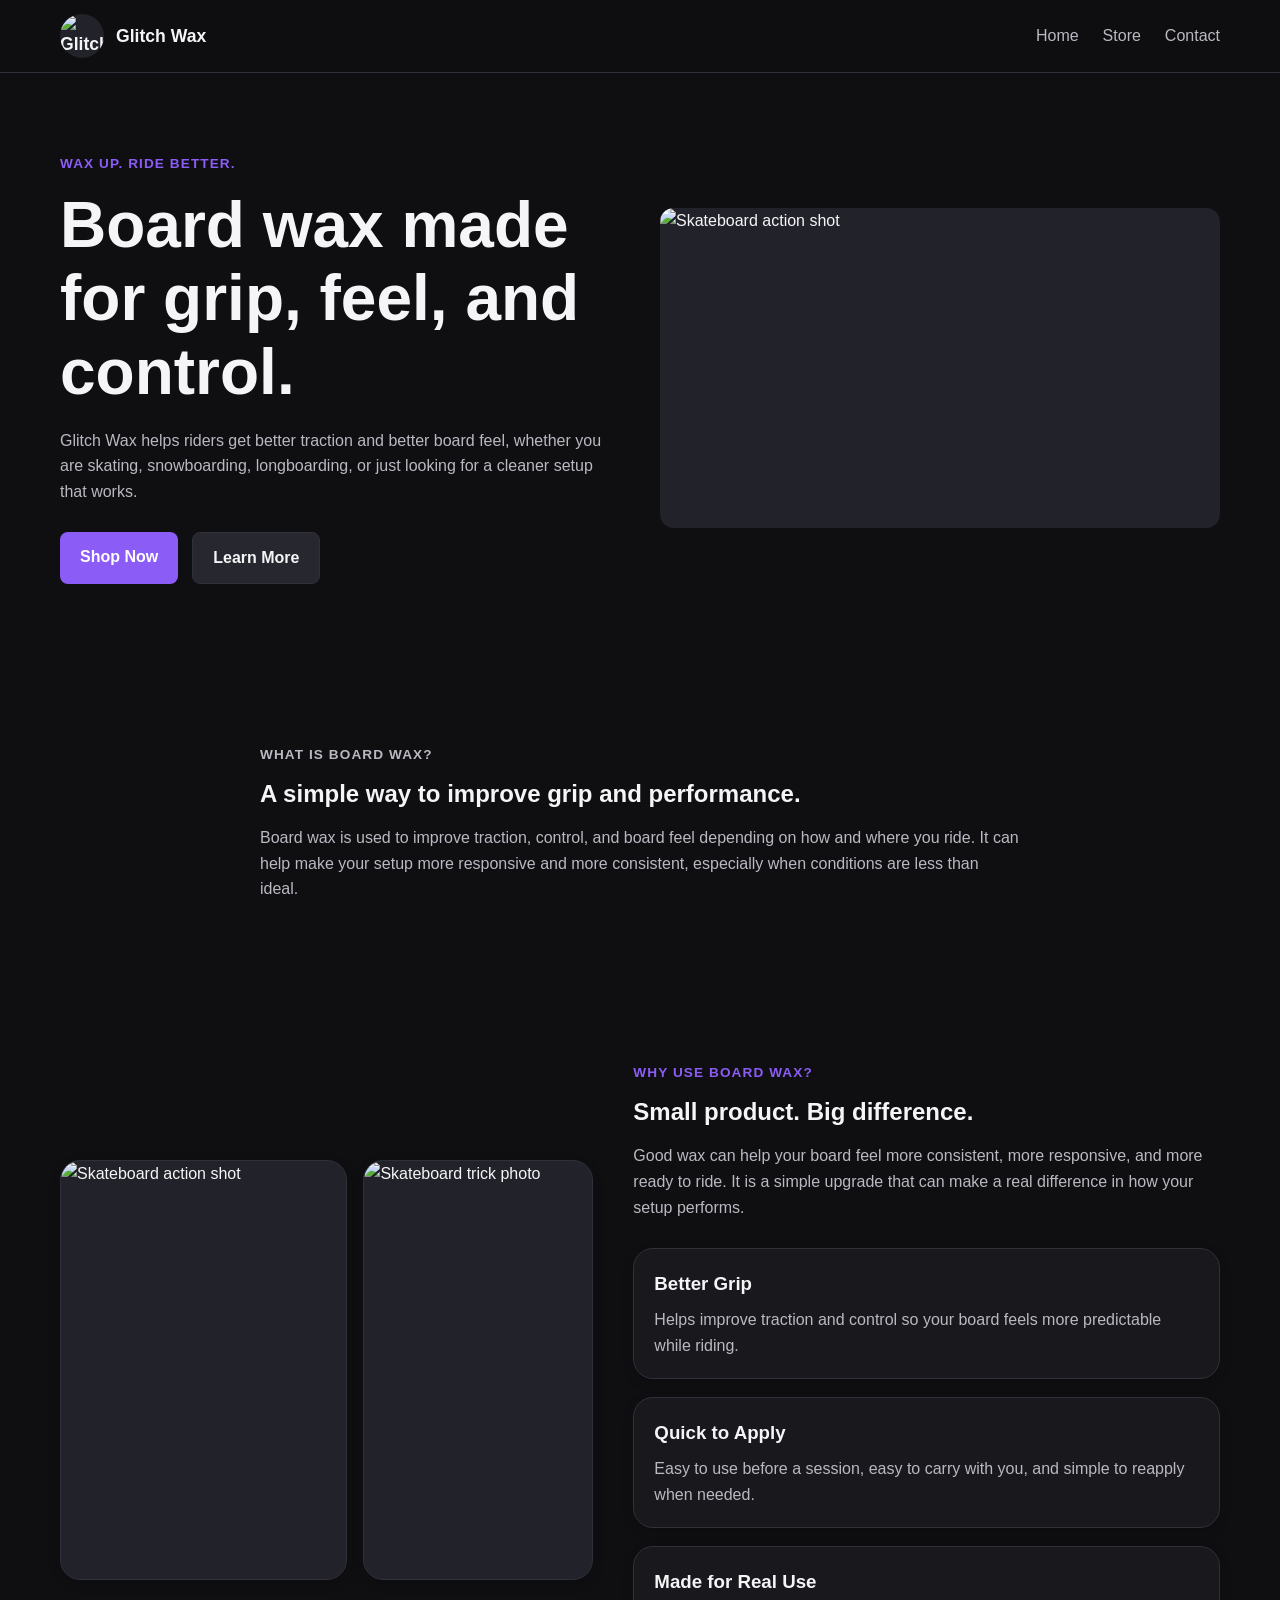
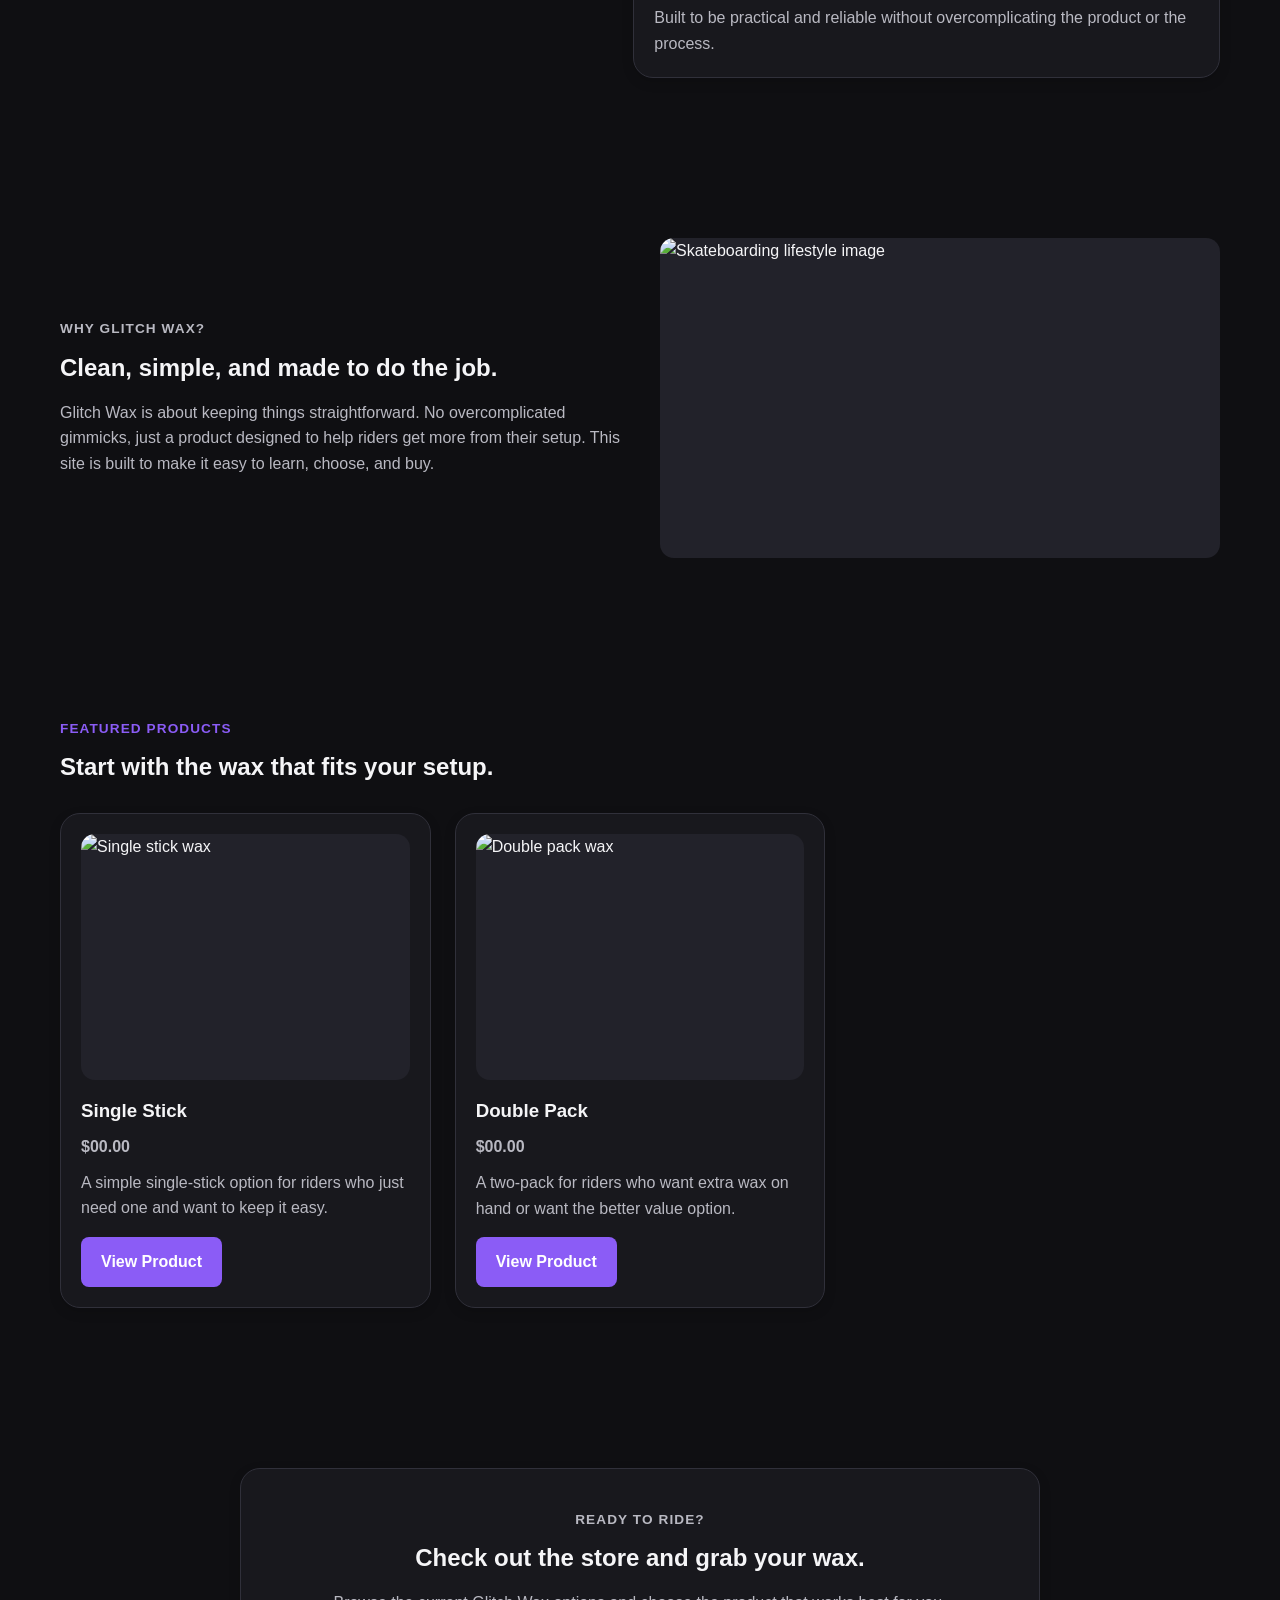
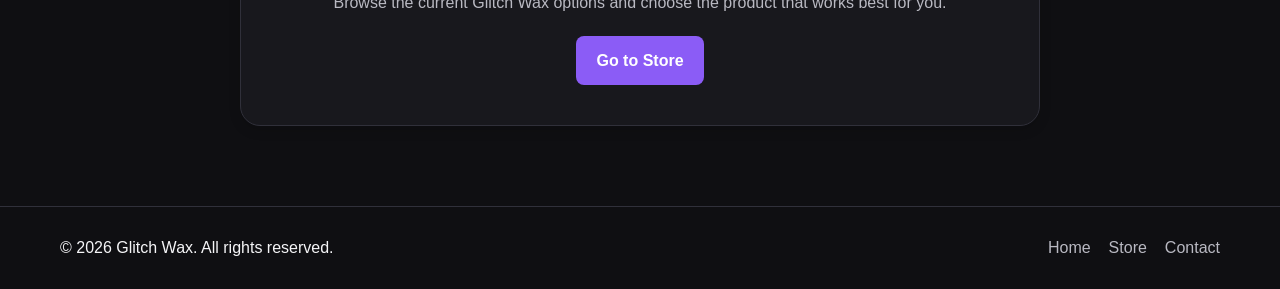
==== index.html @ de007527 "Add files via upload" ====
<!DOCTYPE html>
<html lang="en">
<head>
    <meta charset="UTF-8">
    <meta name="viewport" content="width=device-width, initial-scale=1.0">
    <title>Glitch Wax | Board Wax for Skate, Snow, and More</title>
    <meta name="description" content="Glitch Wax makes board wax for skateboarding, snowboarding, longboarding, and more. Shop online and learn what makes the difference.">
    <link rel="stylesheet" href="styles.css">
</head>
<body>
    <header class="site-header">
        <div class="container header-inner">
            <a href="index.html" class="logo">
                <img src="images/logo-placeholder.png" alt="Glitch Wax logo" class="logo-image">
                <span class="logo-text">Glitch Wax</span>
            </a>

            <nav class="site-nav">
                <a href="index.html">Home</a>
                <a href="store.html">Store</a>
                <a href="contact.html">Contact</a>
            </nav>
        </div>
    </header>

    <main>
        <section class="hero">
            <div class="container hero-grid">
                <div class="hero-text">
                    <p class="eyebrow">Wax Up. Ride Better.</p>
                    <h1>Board wax made for grip, feel, and control.</h1>
                    <p class="hero-description">
                        Glitch Wax helps riders get better traction and better board feel,
                        whether you are skating, snowboarding, longboarding, or just looking
                        for a cleaner setup that works.
                    </p>

                    <div class="hero-buttons">
                        <a href="store.html" class="button button-primary">Shop Now</a>
                        <a href="#about-wax" class="button button-secondary">Learn More</a>
                    </div>
                </div>

                <div class="hero-media">
                    <img src="images/hero.jpg" alt="Skateboard action shot">
                </div>
            </div>
        </section>

        <section class="info-section" id="about-wax">
            <div class="container narrow">
                <p class="section-label">What is board wax?</p>
                <h2>A simple way to improve grip and performance.</h2>
                <p>
                    Board wax is used to improve traction, control, and board feel depending
                    on how and where you ride. It can help make your setup more responsive
                    and more consistent, especially when conditions are less than ideal.
                </p>
            </div>
        </section>

        <section class="feature-section">
            <div class="container feature-layout">
                <div class="feature-visuals">
                    <img src="images/skate-1.jpg" alt="Skateboard action shot" class="feature-image feature-image-large">
                    <img src="images/skate-2.jpg" alt="Skateboard trick photo" class="feature-image feature-image-small">
                </div>

                <div class="feature-content">
                    <p class="section-label">Why use board wax?</p>
                    <h2>Small product. Big difference.</h2>
                    <p class="feature-intro">
                        Good wax can help your board feel more consistent, more responsive, and more ready to ride.
                        It is a simple upgrade that can make a real difference in how your setup performs.
                    </p>

                    <div class="feature-points">
                        <div class="feature-point">
                            <h3>Better Grip</h3>
                            <p>Helps improve traction and control so your board feels more predictable while riding.</p>
                        </div>

                        <div class="feature-point">
                            <h3>Quick to Apply</h3>
                            <p>Easy to use before a session, easy to carry with you, and simple to reapply when needed.</p>
                        </div>

                        <div class="feature-point">
                            <h3>Made for Real Use</h3>
                            <p>Built to be practical and reliable without overcomplicating the product or the process.</p>
                        </div>
                    </div>
                </div>
            </div>
        </section>

        <section class="brand-section">
            <div class="container brand-grid">
                <div>
                    <p class="section-label">Why Glitch Wax?</p>
                    <h2>Clean, simple, and made to do the job.</h2>
                    <p>
                        Glitch Wax is about keeping things straightforward. No overcomplicated
                        gimmicks, just a product designed to help riders get more from their setup.
                        This site is built to make it easy to learn, choose, and buy.
                    </p>
                </div>

                <div class="brand-image">
                    <img src="images/brand.jpg" alt="Skateboarding lifestyle image">
                </div>
            </div>
        </section>

        <section class="products-preview">
            <div class="container">
                <div class="section-heading">
                    <p class="section-label">Featured Products</p>
                    <h2>Start with the wax that fits your setup.</h2>
                </div>

                <div class="product-grid">
                    <article class="product-card">
                        <img src="images/product-single.jpg" alt="Single stick wax">
                        <h3>Single Stick</h3>
                        <p class="price">$00.00</p>
                        <p>
                            A simple single-stick option for riders who just need one and want to keep it easy.
                        </p>
                        <a href="product-single.html" class="button button-primary">View Product</a>
                    </article>

                    <article class="product-card">
                        <img src="images/product-double.jpg" alt="Double pack wax">
                        <h3>Double Pack</h3>
                        <p class="price">$00.00</p>
                        <p>
                            A two-pack for riders who want extra wax on hand or want the better value option.
                        </p>
                        <a href="product-double.html" class="button button-primary">View Product</a>
                    </article>
                </div>
            </div>
        </section>

        <section class="cta-section">
            <div class="container narrow cta-box">
                <p class="section-label">Ready to Ride?</p>
                <h2>Check out the store and grab your wax.</h2>
                <p>
                    Browse the current Glitch Wax options and choose the product that works best for you.
                </p>
                <a href="store.html" class="button button-primary">Go to Store</a>
            </div>
        </section>
    </main>

    <footer class="site-footer">
        <div class="container footer-inner">
            <p>&copy; 2026 Glitch Wax. All rights reserved.</p>
            <div class="footer-links">
                <a href="index.html">Home</a>
                <a href="store.html">Store</a>
                <a href="contact.html">Contact</a>
            </div>
        </div>
    </footer>

    <script src="script.js"></script>
</body>
</html>
---- styles.css ----
:root {
    --color-background: #0f0f12;
    --color-surface: #18181d;
    --color-surface-alt: #22222a;
    --color-text: #f5f5f7;
    --color-text-muted: #b9b9c2;
    --color-primary: #8b5cf6;
    --color-primary-hover: #7c3aed;
    --color-secondary: #27272f;
    --color-border: #30303a;
    --color-white: #ffffff;

    --font-family-base: Arial, Helvetica, sans-serif;

    --max-width: 1200px;
    --radius-sm: 8px;
    --radius-md: 14px;
    --radius-lg: 20px;

    --shadow-sm: 0 4px 12px rgba(0, 0, 0, 0.15);
    --shadow-md: 0 10px 30px rgba(0, 0, 0, 0.25);

    --section-padding: 80px;
    --container-padding: 20px;
    --transition-speed: 0.2s;
}

* {
    box-sizing: border-box;
    margin: 0;
    padding: 0;
}

html {
    scroll-behavior: smooth;
}

body {
    font-family: var(--font-family-base);
    background-color: var(--color-background);
    color: var(--color-text);
    line-height: 1.6;
}

img {
    display: block;
    max-width: 100%;
    border-radius: var(--radius-md);
}

a {
    color: inherit;
    text-decoration: none;
}

.container {
    width: min(100%, var(--max-width));
    margin: 0 auto;
    padding-left: var(--container-padding);
    padding-right: var(--container-padding);
}

.narrow {
    max-width: 800px;
    margin: 0 auto;
}

.site-header {
    border-bottom: 1px solid var(--color-border);
    background-color: rgba(15, 15, 18, 0.95);
    position: sticky;
    top: 0;
    z-index: 1000;
}

.header-inner {
    min-height: 72px;
    display: flex;
    align-items: center;
    justify-content: space-between;
    gap: 20px;
}

.logo {
    display: flex;
    align-items: center;
    gap: 12px;
    font-weight: bold;
    font-size: 1.1rem;
}

.logo-image {
    width: 44px;
    height: 44px;
    object-fit: cover;
    border-radius: 50%;
    background-color: var(--color-surface-alt);
}

.site-nav {
    display: flex;
    gap: 24px;
}

.site-nav a {
    color: var(--color-text-muted);
    transition: color var(--transition-speed) ease;
}

.site-nav a:hover {
    color: var(--color-text);
}

.hero,
.info-section,
.feature-section,
.brand-section,
.products-preview,
.cta-section {
    padding: var(--section-padding) 0;
}

.hero-grid,
.brand-grid {
    display: grid;
    grid-template-columns: 1fr 1fr;
    gap: 40px;
    align-items: center;
}

.hero-text h1,
.info-section h2,
.brand-section h2,
.section-heading h2,
.cta-box h2,
.feature-content h2 {
    line-height: 1.15;
    margin-bottom: 18px;
}

.hero-text h1 {
    font-size: clamp(2.2rem, 5vw, 4rem);
}

.hero-description,
.info-section p,
.brand-section p,
.product-card p,
.cta-box p,
.feature-intro,
.feature-point p {
    color: var(--color-text-muted);
}

.eyebrow,
.section-label {
    color: var(--color-primary);
    font-weight: bold;
    text-transform: uppercase;
    letter-spacing: 0.08em;
    font-size: 0.85rem;
    margin-bottom: 14px;
}

.hero-buttons {
    margin-top: 28px;
    display: flex;
    flex-wrap: wrap;
    gap: 14px;
}

.button {
    display: inline-block;
    padding: 12px 20px;
    border-radius: var(--radius-sm);
    font-weight: bold;
    transition: background-color var(--transition-speed) ease,
                transform var(--transition-speed) ease,
                color var(--transition-speed) ease;
}

.button:hover {
    transform: translateY(-2px);
}

.button-primary {
    background-color: var(--color-primary);
    color: var(--color-white);
}

.button-primary:hover {
    background-color: var(--color-primary-hover);
}

.button-secondary {
    background-color: var(--color-secondary);
    color: var(--color-text);
    border: 1px solid var(--color-border);
}

.button-secondary:hover {
    background-color: var(--color-surface-alt);
}

.hero-media img,
.brand-image img {
    min-height: 320px;
    object-fit: cover;
    background-color: var(--color-surface-alt);
}

.feature-layout {
    display: grid;
    grid-template-columns: 1fr 1.1fr;
    gap: 40px;
    align-items: center;
}

.feature-visuals {
    display: grid;
    grid-template-columns: 1fr 0.8fr;
    gap: 16px;
    align-items: stretch;
}

.feature-image {
    width: 100%;
    height: 100%;
    object-fit: cover;
    background-color: var(--color-surface-alt);
    border-radius: var(--radius-lg);
    box-shadow: var(--shadow-sm);
    border: 1px solid var(--color-border);
}

.feature-image-large {
    min-height: 420px;
}

.feature-image-small {
    min-height: 420px;
}

.feature-intro {
    margin-bottom: 28px;
}

.feature-points {
    display: grid;
    gap: 18px;
}

.feature-point,
.product-card,
.cta-box {
    background-color: var(--color-surface);
    border: 1px solid var(--color-border);
    border-radius: var(--radius-lg);
    box-shadow: var(--shadow-sm);
}

.feature-point {
    padding: 20px;
}

.feature-point h3 {
    margin-bottom: 8px;
}

.section-heading {
    margin-bottom: 32px;
}

.product-grid {
    display: grid;
    grid-template-columns: repeat(3, 1fr);
    gap: 24px;
}

.product-card {
    padding: 20px;
}

.product-card img {
    width: 100%;
    aspect-ratio: 4 / 3;
    object-fit: cover;
    margin-bottom: 16px;
    background-color: var(--color-surface-alt);
}

.product-card h3 {
    margin-bottom: 8px;
}

.price {
    color: var(--color-primary);
    font-weight: bold;
    margin-bottom: 10px;
}

.product-card .button {
    margin-top: 16px;
}

.cta-box {
    text-align: center;
    padding: 40px 24px;
}

.cta-box .button {
    margin-top: 20px;
}

.site-footer {
    border-top: 1px solid var(--color-border);
    padding: 28px 0;
}

.footer-inner {
    display: flex;
    justify-content: space-between;
    align-items: center;
    gap: 20px;
    flex-wrap: wrap;
}

.footer-links {
    display: flex;
    gap: 18px;
}

.footer-links a {
    color: var(--color-text-muted);
}

.footer-links a:hover {
    color: var(--color-text);
}

@media (max-width: 900px) {
    .hero-grid,
    .brand-grid,
    .feature-layout,
    .product-grid {
        grid-template-columns: 1fr;
    }

    .feature-visuals {
        grid-template-columns: 1fr 1fr;
    }

    .header-inner {
        flex-direction: column;
        justify-content: center;
        padding: 14px 0;
    }

    .site-nav {
        flex-wrap: wrap;
        justify-content: center;
    }

    .hero-media {
        order: -1;
    }
}

@media (max-width: 600px) {
    :root {
        --section-padding: 60px;
    }

    .hero-text h1 {
        font-size: 2.2rem;
    }

    .hero-buttons {
        flex-direction: column;
        align-items: stretch;
    }

    .button {
        text-align: center;
    }

    .feature-visuals {
        grid-template-columns: 1fr;
    }

    .feature-image-large,
    .feature-image-small {
        min-height: 260px;
    }
}
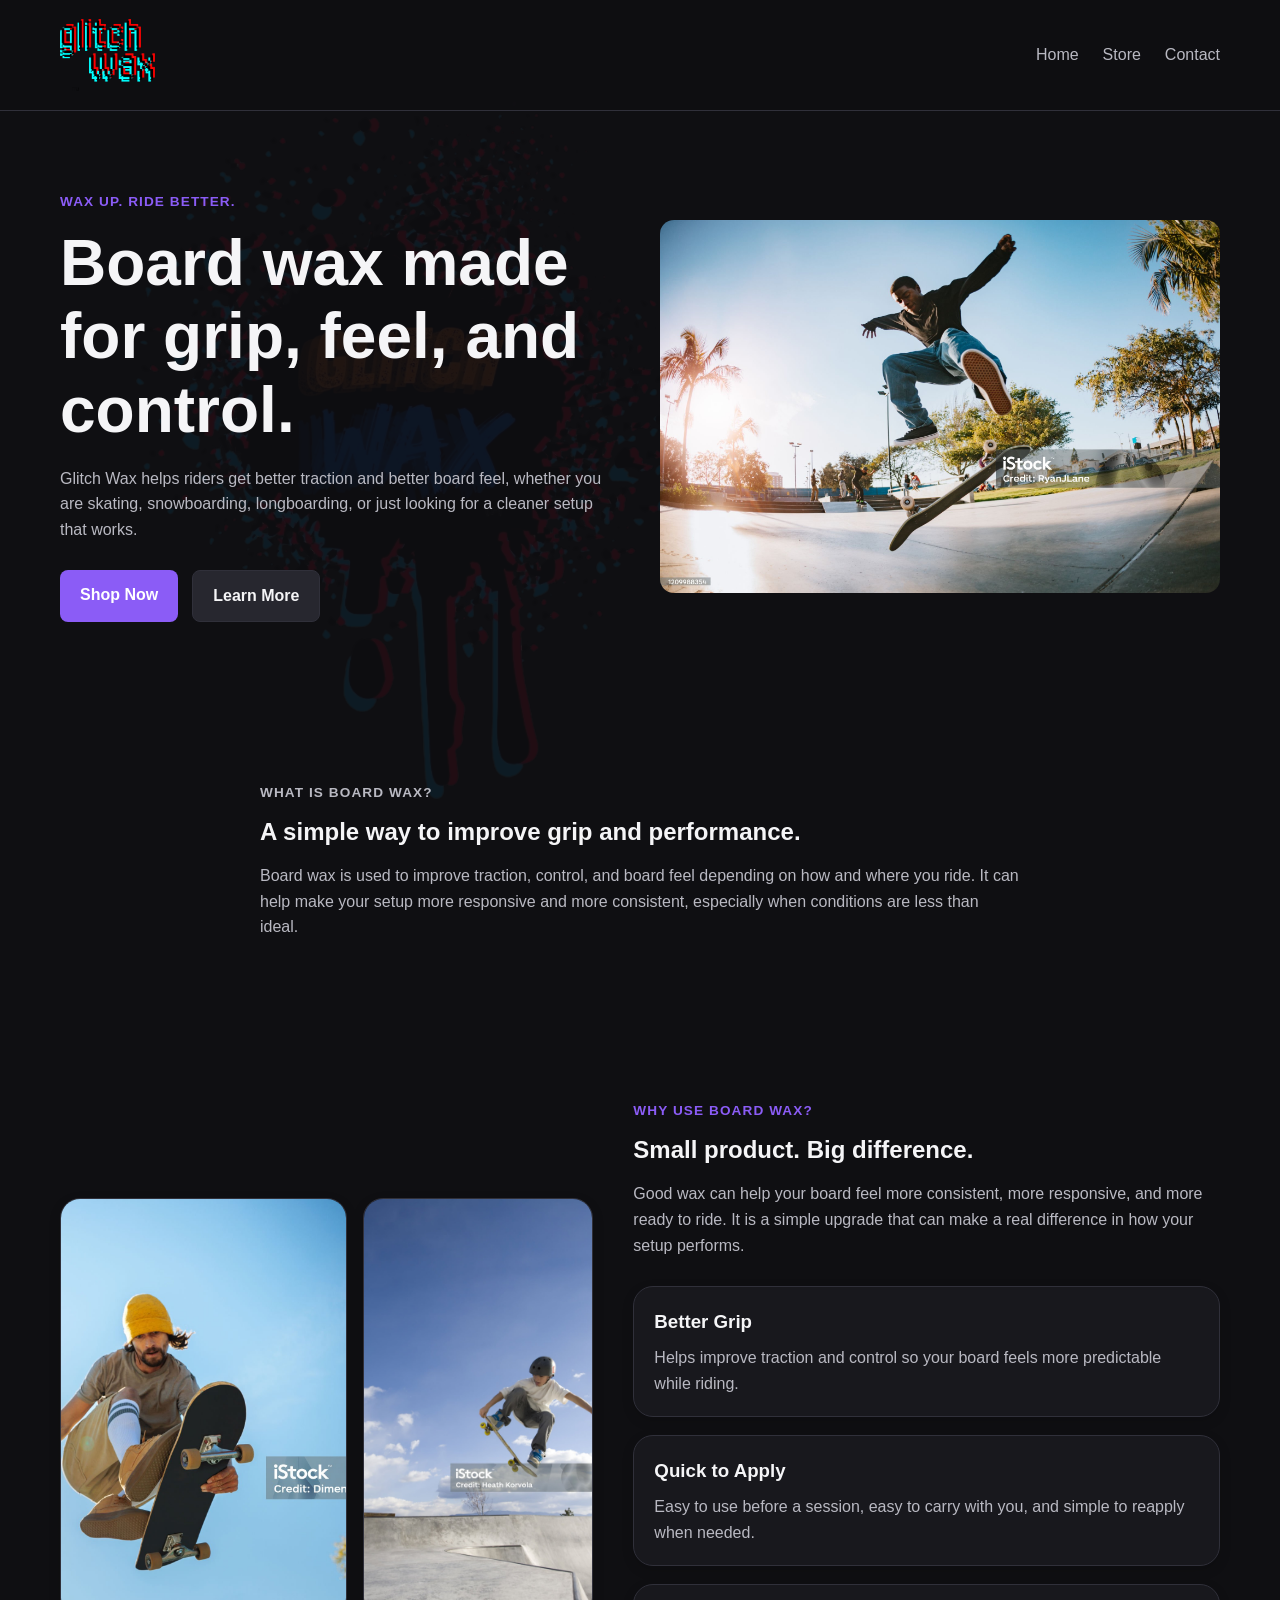
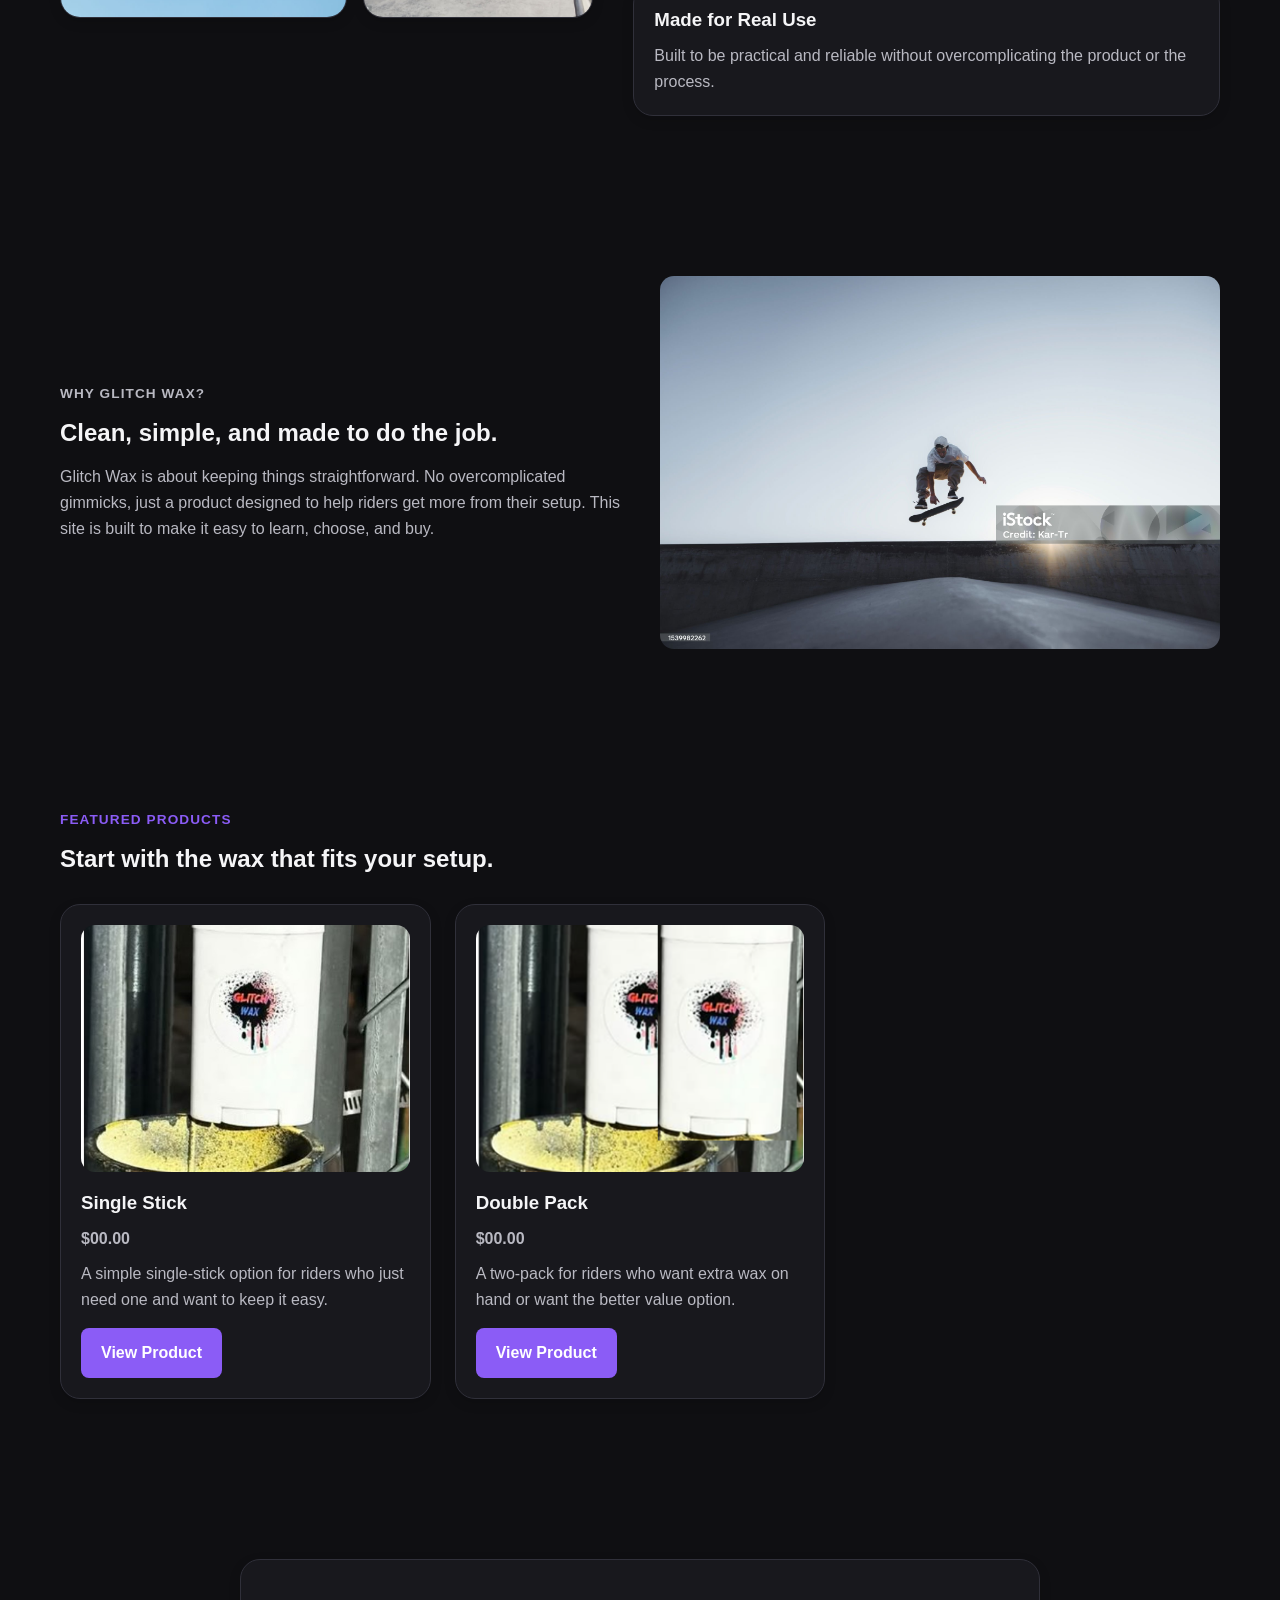
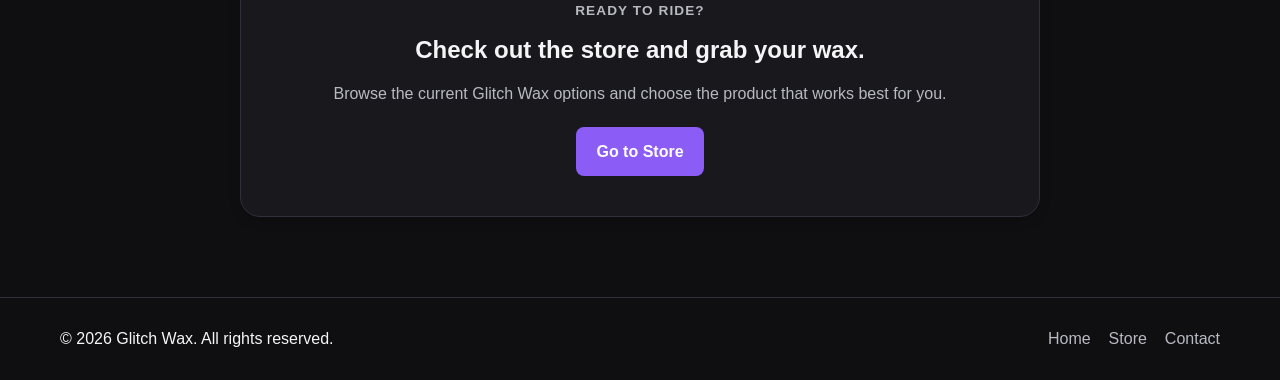
==== commit 21c88be2: "Add files via upload" ====
--- a/index.html
+++ b/index.html
@@ -8,27 +8,27 @@
     <link rel="stylesheet" href="styles.css">
 </head>
 <body>
+    <div class="background-logo"></div>
     <header class="site-header">
-        <div class="container header-inner">
-            <a href="index.html" class="logo">
-                <img src="images/logo-placeholder.png" alt="Glitch Wax logo" class="logo-image">
-                <span class="logo-text">Glitch Wax</span>
-            </a>
+    <div class="container header-inner">
+        <a href="index.html" class="logo">
+            <img src="images/logo.png" alt="Glitch Wax logo" class="logo-image">
+        </a>
 
-            <nav class="site-nav">
-                <a href="index.html">Home</a>
-                <a href="store.html">Store</a>
-                <a href="contact.html">Contact</a>
-            </nav>
-        </div>
-    </header>
+        <nav class="site-nav">
+            <a href="index.html">Home</a>
+            <a href="store.html">Store</a>
+            <a href="contact.html">Contact</a>
+        </nav>
+    </div>
+</header>
 
     <main>
         <section class="hero">
             <div class="container hero-grid">
-                <div class="hero-text">
-                    <p class="eyebrow">Wax Up. Ride Better.</p>
-                    <h1>Board wax made for grip, feel, and control.</h1>
+               <div class="hero-text">
+    <p class="eyebrow">Wax Up. Ride Better.</p>
+    <h1>Board wax made for grip, feel, and control.</h1>
                     <p class="hero-description">
                         Glitch Wax helps riders get better traction and better board feel,
                         whether you are skating, snowboarding, longboarding, or just looking
--- a/styles.css
+++ b/styles.css
@@ -65,6 +65,30 @@
     margin: 0 auto;
 }
 
+.background-logo {
+    position: fixed;
+    top: 50%;
+    left: 35%;
+    transform: translate(-50%, -50%);
+
+    width: 700px;
+    height: 700px;
+
+    background-image: url("images/logo_hero.png");
+    background-repeat: no-repeat;
+    background-size: contain;
+    background-position: center;
+
+    opacity: 0.08;
+    pointer-events: none;
+    z-index: 0;
+}
+
+body > *:not(.background-logo) {
+    position: relative;
+    z-index: 1;
+}
+
 .site-header {
     border-bottom: 1px solid var(--color-border);
     background-color: rgba(15, 15, 18, 0.95);
@@ -74,7 +98,7 @@
 }
 
 .header-inner {
-    min-height: 72px;
+    min-height: 110px;
     display: flex;
     align-items: center;
     justify-content: space-between;
@@ -84,17 +108,13 @@
 .logo {
     display: flex;
     align-items: center;
-    gap: 12px;
-    font-weight: bold;
-    font-size: 1.1rem;
+    padding: 8px 0;
 }
 
 .logo-image {
-    width: 44px;
-    height: 44px;
-    object-fit: cover;
-    border-radius: 50%;
-    background-color: var(--color-surface-alt);
+    height: 72px;
+    width: auto;
+    object-fit: contain;
 }
 
 .site-nav {
@@ -338,11 +358,135 @@
     color: var(--color-text);
 }
 
+/* =========================
+   ORDER PAGE STYLES
+========================= */
+
+.order-hero {
+    text-align: center;
+    padding: 60px 0 30px;
+}
+
+.order-products-grid {
+    display: grid;
+    grid-template-columns: 1fr 1fr;
+    gap: 40px;
+    margin-top: 40px;
+}
+
+.order-card {
+    background-color: var(--color-surface);
+    border: 1px solid var(--color-border);
+    border-radius: var(--radius-lg);
+    padding: 24px;
+    text-align: center;
+    box-shadow: var(--shadow-sm);
+
+    display: flex;
+    flex-direction: column;
+    height: 100%;
+}
+
+.order-card h2 {
+    margin-bottom: 16px;
+}
+
+.order-card-image img {
+    width: 100%;
+    max-height: 300px;
+    object-fit: cover;
+    margin-bottom: 16px;
+}
+
+.order-card-description {
+    margin-bottom: 16px;
+    flex-grow: 1;
+}
+
+.order-card-description p {
+    color: var(--color-text-muted);
+    margin-bottom: 6px;
+}
+
+.order-card-price {
+    color: var(--color-primary);
+    font-weight: bold;
+    margin-top: 8px;
+}
+
+.order-card-select {
+    margin-top: 16px;
+}
+
+.quantity-select {
+    width: 100%;
+    padding: 10px;
+    border-radius: var(--radius-sm);
+    border: 1px solid var(--color-border);
+    background-color: var(--color-surface-alt);
+    color: var(--color-text);
+}
+
+.order-summary {
+    margin-top: 50px;
+    display: flex;
+    justify-content: center;
+}
+
+.order-section {
+    padding-bottom: 50px;
+}
+
+.order-summary-card {
+    width: 100%;
+    max-width: 400px;
+    background-color: var(--color-surface);
+    border: 1px solid var(--color-border);
+    border-radius: var(--radius-lg);
+    padding: 24px;
+    text-align: center;
+}
+
+.summary-line {
+    display: flex;
+    justify-content: space-between;
+    font-weight: bold;
+    margin: 16px 0;
+}
+
+.checkout-btn {
+    margin-top: 20px;
+    width: 100%;
+    padding: 12px;
+    border-radius: var(--radius-sm);
+    border: none;
+    background-color: var(--color-primary);
+    color: var(--color-white);
+    font-weight: bold;
+    cursor: pointer;
+}
+
+.checkout-btn:hover {
+    background-color: var(--color-primary-hover);
+}
+
+.summary-note,
+.summary-small {
+    color: var(--color-text-muted);
+    font-size: 0.9rem;
+    margin-top: 10px;
+}
+
+/* =========================
+   RESPONSIVE
+========================= */
+
 @media (max-width: 900px) {
     .hero-grid,
     .brand-grid,
     .feature-layout,
-    .product-grid {
+    .product-grid,
+    .order-products-grid {
         grid-template-columns: 1fr;
     }
 
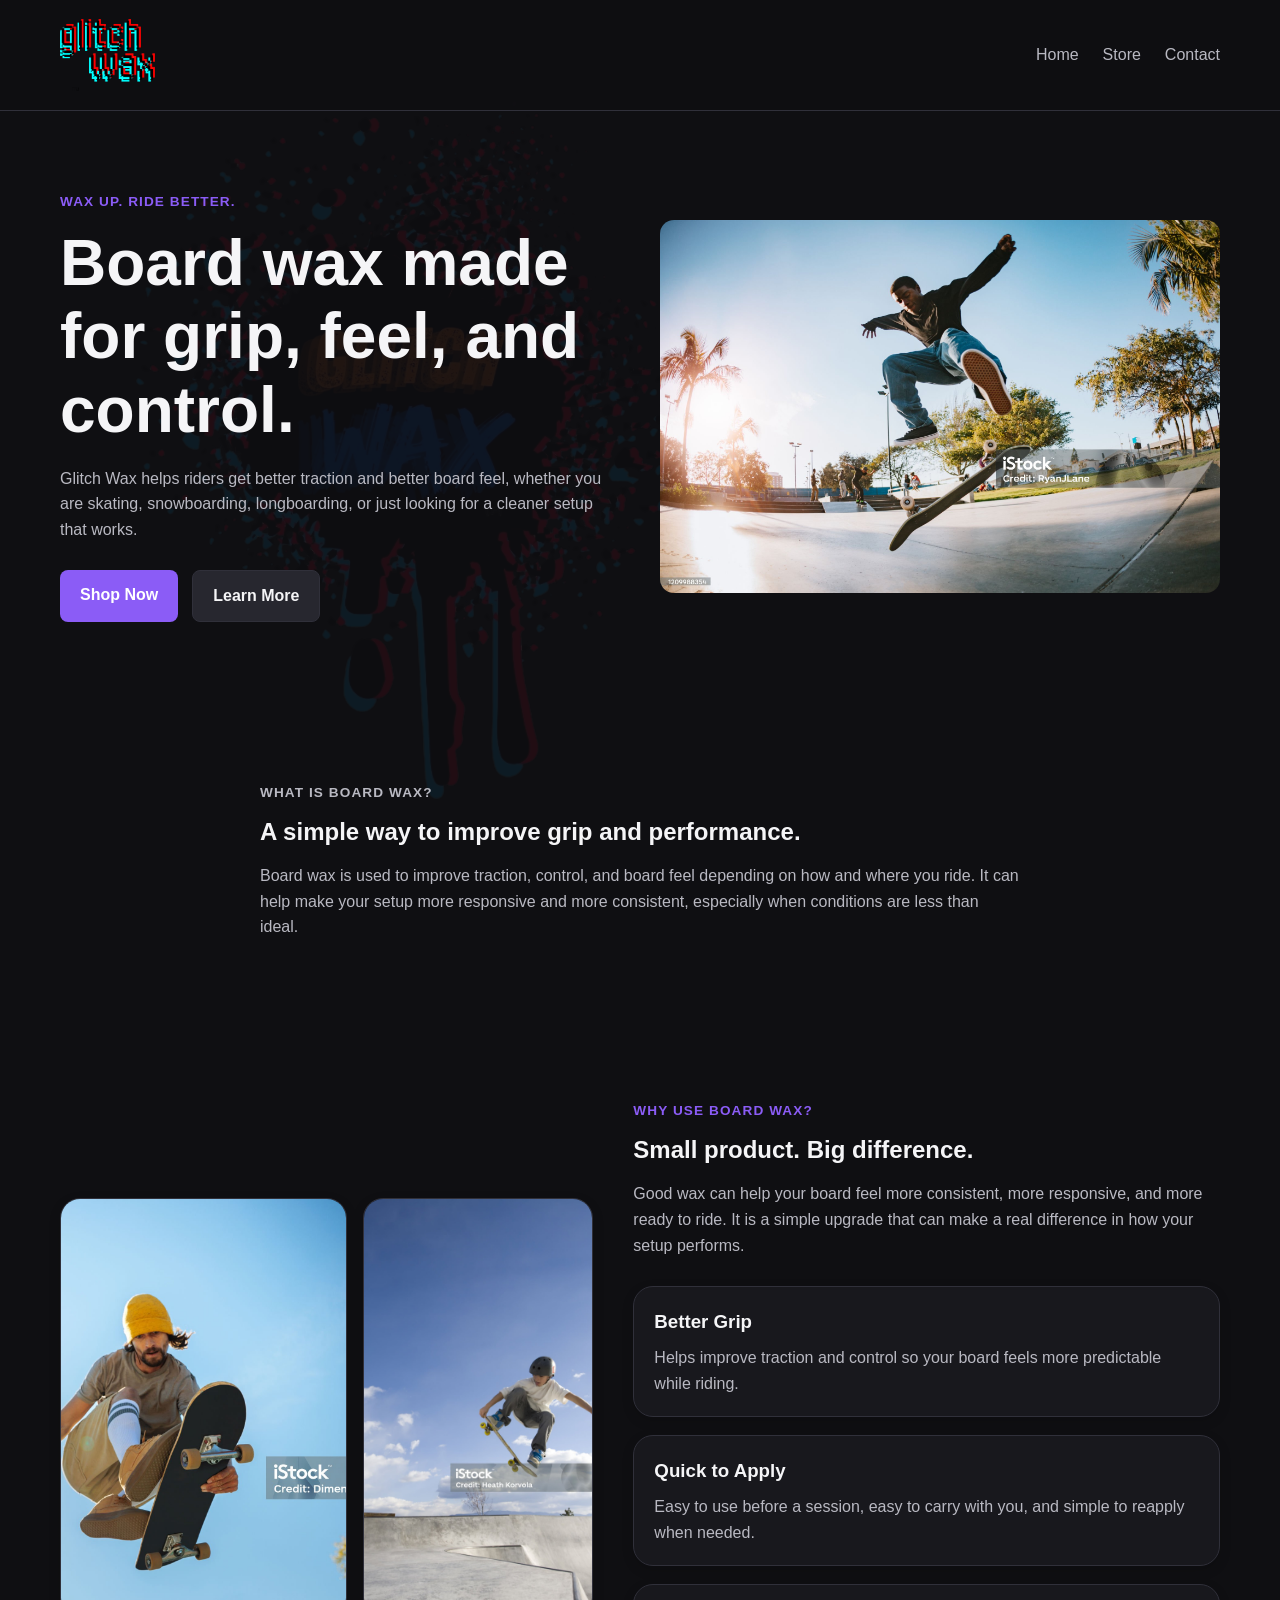
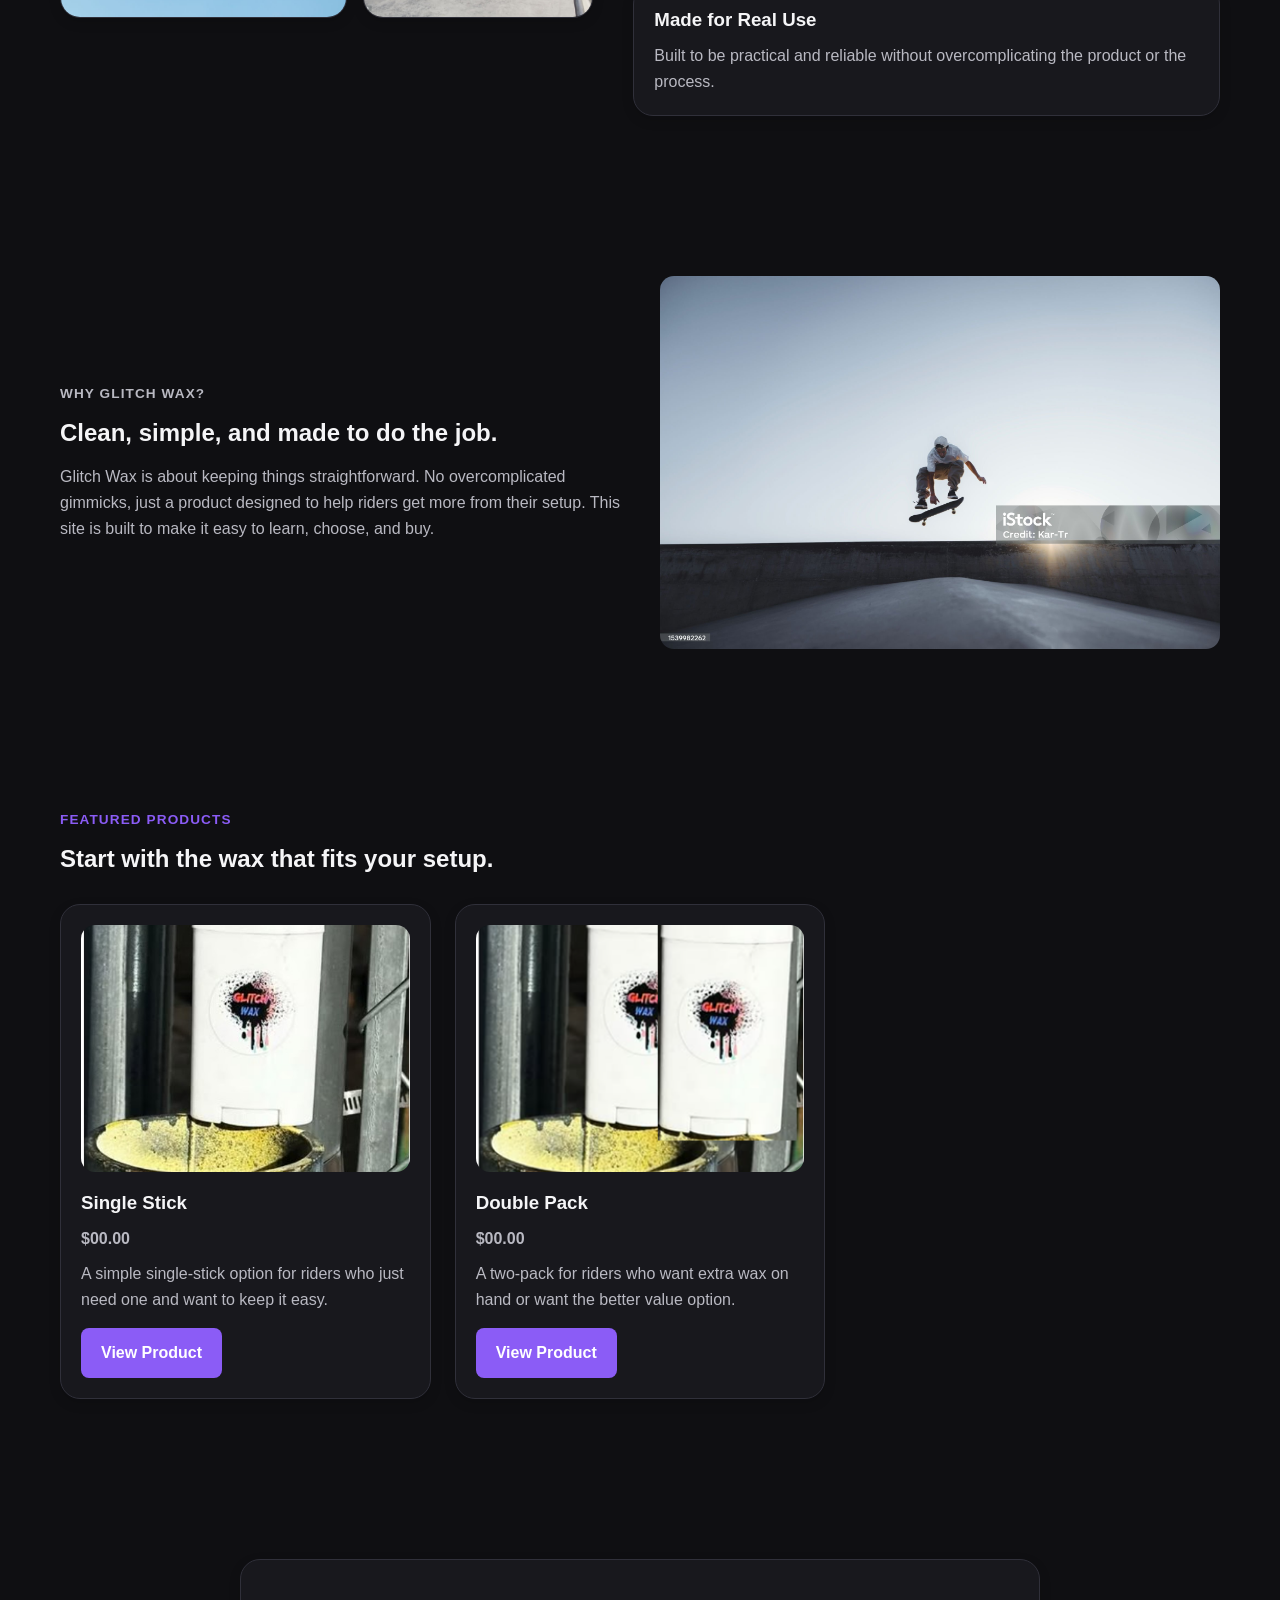
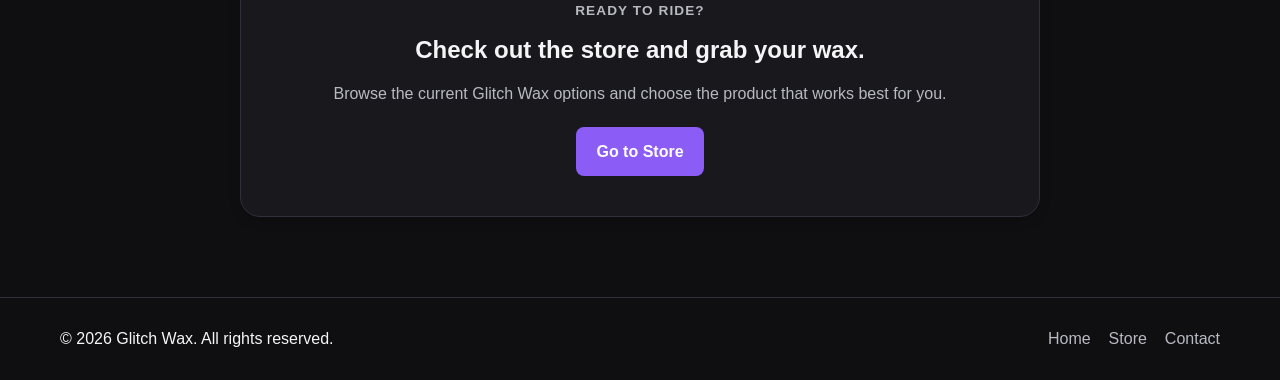
==== commit 44798eba: "Add files via upload" ====
--- a/index.html
+++ b/index.html
@@ -8,43 +8,95 @@
     <link rel="stylesheet" href="styles.css">
 </head>
 <body>
+    <div id="glitch-overlay"></div>
     <div class="background-logo"></div>
+
     <header class="site-header">
-    <div class="container header-inner">
-        <a href="index.html" class="logo">
-            <img src="images/logo.png" alt="Glitch Wax logo" class="logo-image">
-        </a>
-
-        <nav class="site-nav">
-            <a href="index.html">Home</a>
-            <a href="store.html">Store</a>
-            <a href="contact.html">Contact</a>
-        </nav>
-    </div>
-</header>
+        <div class="container header-inner">
+            <a href="index.html" class="logo">
+                <img src="images/logo.png" alt="Glitch Wax logo" class="logo-image">
+            </a>
+
+            <nav class="site-nav">
+                <a href="index.html">Home</a>
+                <a href="store.html">Store</a>
+                <a href="contact.html">Contact</a>
+            </nav>
+        </div>
+    </header>
 
     <main>
-        <section class="hero">
-            <div class="container hero-grid">
-               <div class="hero-text">
-    <p class="eyebrow">Wax Up. Ride Better.</p>
-    <h1>Board wax made for grip, feel, and control.</h1>
-                    <p class="hero-description">
-                        Glitch Wax helps riders get better traction and better board feel,
-                        whether you are skating, snowboarding, longboarding, or just looking
-                        for a cleaner setup that works.
-                    </p>
-
-                    <div class="hero-buttons">
-                        <a href="store.html" class="button button-primary">Shop Now</a>
-                        <a href="#about-wax" class="button button-secondary">Learn More</a>
-                    </div>
-                </div>
-
-                <div class="hero-media">
-                    <img src="images/hero.jpg" alt="Skateboard action shot">
-                </div>
-            </div>
+        <section class="hero hero-glitch-target">
+            <div class="hero-glitch-layer hero-glitch-base">
+                <div class="container hero-grid">
+                    <div class="hero-text">
+                        <p class="eyebrow">Wax Up. Ride Better.</p>
+                        <h1>Board wax made for grip, feel, and control.</h1>
+                        <p class="hero-description">
+                            Glitch Wax helps riders get better traction and better board feel,
+                            whether you are skating, snowboarding, longboarding, or just looking
+                            for a cleaner setup that works.
+                        </p>
+
+                        <div class="hero-buttons">
+                            <a href="store.html" class="button button-primary">Shop Now</a>
+                            <a href="#about-wax" class="button button-secondary">Learn More</a>
+                        </div>
+                    </div>
+
+                    <div class="hero-media">
+                        <img src="images/hero.jpg" alt="Skateboard action shot">
+                    </div>
+                </div>
+            </div>
+
+            <div class="hero-glitch-layer hero-glitch-red" aria-hidden="true">
+                <div class="container hero-grid">
+                    <div class="hero-text">
+                        <p class="eyebrow">Wax Up. Ride Better.</p>
+                        <h1>Board wax made for grip, feel, and control.</h1>
+                        <p class="hero-description">
+                            Glitch Wax helps riders get better traction and better board feel,
+                            whether you are skating, snowboarding, longboarding, or just looking
+                            for a cleaner setup that works.
+                        </p>
+
+                        <div class="hero-buttons">
+                            <a href="store.html" class="button button-primary" tabindex="-1">Shop Now</a>
+                            <a href="#about-wax" class="button button-secondary" tabindex="-1">Learn More</a>
+                        </div>
+                    </div>
+
+                    <div class="hero-media">
+                        <img src="images/hero.jpg" alt="">
+                    </div>
+                </div>
+            </div>
+
+            <div class="hero-glitch-layer hero-glitch-cyan" aria-hidden="true">
+                <div class="container hero-grid">
+                    <div class="hero-text">
+                        <p class="eyebrow">Wax Up. Ride Better.</p>
+                        <h1>Board wax made for grip, feel, and control.</h1>
+                        <p class="hero-description">
+                            Glitch Wax helps riders get better traction and better board feel,
+                            whether you are skating, snowboarding, longboarding, or just looking
+                            for a cleaner setup that works.
+                        </p>
+
+                        <div class="hero-buttons">
+                            <a href="store.html" class="button button-primary" tabindex="-1">Shop Now</a>
+                            <a href="#about-wax" class="button button-secondary" tabindex="-1">Learn More</a>
+                        </div>
+                    </div>
+
+                    <div class="hero-media">
+                        <img src="images/hero.jpg" alt="">
+                    </div>
+                </div>
+            </div>
+
+            <div class="hero-glitch-scan" aria-hidden="true"></div>
         </section>
 
         <section class="info-section" id="about-wax">
--- a/styles.css
+++ b/styles.css
@@ -70,21 +70,18 @@
     top: 50%;
     left: 35%;
     transform: translate(-50%, -50%);
-
     width: 700px;
     height: 700px;
-
     background-image: url("images/logo_hero.png");
     background-repeat: no-repeat;
     background-size: contain;
     background-position: center;
-
     opacity: 0.08;
     pointer-events: none;
     z-index: 0;
 }
 
-body > *:not(.background-logo) {
+body > *:not(.background-logo):not(#glitch-overlay) {
     position: relative;
     z-index: 1;
 }
@@ -194,9 +191,10 @@
     padding: 12px 20px;
     border-radius: var(--radius-sm);
     font-weight: bold;
-    transition: background-color var(--transition-speed) ease,
-                transform var(--transition-speed) ease,
-                color var(--transition-speed) ease;
+    transition:
+        background-color var(--transition-speed) ease,
+        transform var(--transition-speed) ease,
+        color var(--transition-speed) ease;
 }
 
 .button:hover {
@@ -381,7 +379,6 @@
     padding: 24px;
     text-align: center;
     box-shadow: var(--shadow-sm);
-
     display: flex;
     flex-direction: column;
     height: 100%;
@@ -536,4 +533,503 @@
     .feature-image-small {
         min-height: 260px;
     }
+}
+
+/* =========================
+   AGGRESSIVE HERO GLITCH
+========================= */
+
+.hero-glitch-target {
+    position: relative;
+    overflow: hidden;
+}
+
+.hero-glitch-layer {
+    position: relative;
+}
+
+.hero-glitch-red,
+.hero-glitch-cyan,
+.hero-glitch-scan {
+    position: absolute;
+    inset: 0;
+    pointer-events: none;
+    opacity: 0;
+}
+
+.hero-glitch-red {
+    z-index: 3;
+    mix-blend-mode: screen;
+    filter: sepia(1) saturate(8) hue-rotate(-35deg);
+}
+
+.hero-glitch-cyan {
+    z-index: 4;
+    mix-blend-mode: screen;
+    filter: saturate(8) hue-rotate(160deg);
+}
+
+.hero-glitch-base {
+    z-index: 2;
+}
+
+.hero-glitch-scan {
+    z-index: 5;
+    background:
+        repeating-linear-gradient(
+            to bottom,
+            rgba(255, 255, 255, 0.08) 0px,
+            rgba(255, 255, 255, 0.08) 2px,
+            transparent 2px,
+            transparent 6px
+        );
+    transform: translateX(-100%);
+}
+
+.play-glitch .hero-glitch-target {
+    animation: heroGlitchMain 1.15s steps(1, end) forwards;
+}
+
+.play-glitch .hero-glitch-red {
+    opacity: 0.8;
+    animation: heroGlitchRed 1.15s steps(1, end) forwards;
+}
+
+.play-glitch .hero-glitch-cyan {
+    opacity: 0.8;
+    animation: heroGlitchCyan 1.15s steps(1, end) forwards;
+}
+
+.play-glitch .hero-glitch-scan {
+    opacity: 1;
+    animation: heroGlitchScan 0.9s steps(1, end) forwards;
+}
+
+.play-glitch .hero-glitch-target .hero-text,
+.play-glitch .hero-glitch-target .hero-media {
+    animation: heroGlitchSlices 1.15s steps(1, end) forwards;
+}
+
+@keyframes heroGlitchMain {
+    0% {
+        transform: translate(0, 0);
+        filter: none;
+    }
+    8% {
+        transform: translate(-14px, 4px);
+        filter: contrast(1.4) brightness(1.2);
+    }
+    16% {
+        transform: translate(12px, -6px);
+        filter: contrast(1.8) brightness(1.3);
+    }
+    24% {
+        transform: translate(-8px, 3px);
+        filter: contrast(1.5) brightness(1.15);
+    }
+    32% {
+        transform: translate(10px, -4px);
+        filter: contrast(1.9) brightness(1.35);
+    }
+    45% {
+        transform: translate(-5px, 2px);
+        filter: contrast(1.3) brightness(1.1);
+    }
+    60% {
+        transform: translate(3px, -1px);
+        filter: contrast(1.15) brightness(1.05);
+    }
+    100% {
+        transform: translate(0, 0);
+        filter: none;
+    }
+}
+
+@keyframes heroGlitchRed {
+    0% {
+        opacity: 0;
+        transform: translate(0, 0);
+        clip-path: inset(0 0 0 0);
+    }
+    8% {
+        opacity: 0.95;
+        transform: translate(-24px, 0);
+        clip-path: inset(0 0 78% 0);
+    }
+    16% {
+        opacity: 0.85;
+        transform: translate(20px, 0);
+        clip-path: inset(22% 0 52% 0);
+    }
+    24% {
+        opacity: 0.95;
+        transform: translate(-18px, 0);
+        clip-path: inset(48% 0 22% 0);
+    }
+    32% {
+        opacity: 0.8;
+        transform: translate(14px, 0);
+        clip-path: inset(72% 0 6% 0);
+    }
+    45% {
+        opacity: 0.45;
+        transform: translate(-8px, 0);
+        clip-path: inset(15% 0 60% 0);
+    }
+    60% {
+        opacity: 0.25;
+        transform: translate(4px, 0);
+        clip-path: inset(60% 0 12% 0);
+    }
+    100% {
+        opacity: 0;
+        transform: translate(0, 0);
+        clip-path: inset(0 0 0 0);
+    }
+}
+
+@keyframes heroGlitchCyan {
+    0% {
+        opacity: 0;
+        transform: translate(0, 0);
+        clip-path: inset(0 0 0 0);
+    }
+    8% {
+        opacity: 0.95;
+        transform: translate(24px, 0);
+        clip-path: inset(10% 0 70% 0);
+    }
+    16% {
+        opacity: 0.85;
+        transform: translate(-20px, 0);
+        clip-path: inset(30% 0 42% 0);
+    }
+    24% {
+        opacity: 0.95;
+        transform: translate(16px, 0);
+        clip-path: inset(52% 0 18% 0);
+    }
+    32% {
+        opacity: 0.8;
+        transform: translate(-12px, 0);
+        clip-path: inset(76% 0 4% 0);
+    }
+    45% {
+        opacity: 0.45;
+        transform: translate(7px, 0);
+        clip-path: inset(18% 0 58% 0);
+    }
+    60% {
+        opacity: 0.25;
+        transform: translate(-4px, 0);
+        clip-path: inset(58% 0 14% 0);
+    }
+    100% {
+        opacity: 0;
+        transform: translate(0, 0);
+        clip-path: inset(0 0 0 0);
+    }
+}
+
+@keyframes heroGlitchScan {
+    0% {
+        opacity: 0;
+        transform: translateX(-100%);
+    }
+    10% {
+        opacity: 0.75;
+        transform: translateX(-40%);
+    }
+    25% {
+        opacity: 0.6;
+        transform: translateX(10%);
+    }
+    40% {
+        opacity: 0.5;
+        transform: translateX(45%);
+    }
+    55% {
+        opacity: 0.35;
+        transform: translateX(100%);
+    }
+    100% {
+        opacity: 0;
+        transform: translateX(100%);
+    }
+}
+
+@keyframes heroGlitchSlices {
+    0% {
+        clip-path: inset(0 0 0 0);
+    }
+    10% {
+        clip-path: inset(0 0 82% 0);
+        transform: translateX(18px);
+    }
+    18% {
+        clip-path: inset(20% 0 50% 0);
+        transform: translateX(-22px);
+    }
+    26% {
+        clip-path: inset(42% 0 26% 0);
+        transform: translateX(14px);
+    }
+    34% {
+        clip-path: inset(68% 0 8% 0);
+        transform: translateX(-18px);
+    }
+    50% {
+        clip-path: inset(12% 0 64% 0);
+        transform: translateX(10px);
+    }
+    65% {
+        clip-path: inset(58% 0 14% 0);
+        transform: translateX(-6px);
+    }
+    100% {
+        clip-path: inset(0 0 0 0);
+        transform: translateX(0);
+    }
+}
+
+/* =========================
+   NAV GLITCH EFFECT
+========================= */
+
+.site-nav a {
+    position: relative;
+    display: inline-block;
+}
+
+.site-nav a::before,
+.site-nav a::after {
+    content: attr(data-text);
+    position: absolute;
+    top: 0;
+    left: 0;
+    opacity: 0;
+    pointer-events: none;
+}
+
+.site-nav a::before {
+    color: rgba(255, 60, 60, 0.9);
+}
+
+.site-nav a::after {
+    color: rgba(0, 255, 255, 0.9);
+}
+
+.site-nav a.nav-glitch-active {
+    animation: navGlitchMain 0.24s steps(1, end);
+}
+
+.site-nav a.nav-glitch-active::before {
+    opacity: 1;
+    animation: navGlitchRed 0.24s steps(1, end);
+}
+
+.site-nav a.nav-glitch-active::after {
+    opacity: 1;
+    animation: navGlitchCyan 0.24s steps(1, end);
+}
+
+@keyframes navGlitchMain {
+    0% {
+        transform: translate(0, 0);
+    }
+    20% {
+        transform: translate(-1px, 0);
+    }
+    40% {
+        transform: translate(1px, 0);
+    }
+    60% {
+        transform: translate(-1px, 0);
+    }
+    100% {
+        transform: translate(0, 0);
+    }
+}
+
+@keyframes navGlitchRed {
+    0% {
+        opacity: 0;
+        transform: translate(0, 0);
+        clip-path: inset(0 0 0 0);
+    }
+    20% {
+        opacity: 1;
+        transform: translate(-3px, 0);
+        clip-path: inset(0 0 65% 0);
+    }
+    40% {
+        opacity: 1;
+        transform: translate(2px, 0);
+        clip-path: inset(38% 0 30% 0);
+    }
+    70% {
+        opacity: 0.7;
+        transform: translate(-2px, 0);
+        clip-path: inset(72% 0 0 0);
+    }
+    100% {
+        opacity: 0;
+        transform: translate(0, 0);
+        clip-path: inset(0 0 0 0);
+    }
+}
+
+@keyframes navGlitchCyan {
+    0% {
+        opacity: 0;
+        transform: translate(0, 0);
+        clip-path: inset(0 0 0 0);
+    }
+    20% {
+        opacity: 1;
+        transform: translate(3px, 0);
+        clip-path: inset(12% 0 48% 0);
+    }
+    40% {
+        opacity: 1;
+        transform: translate(-2px, 0);
+        clip-path: inset(50% 0 18% 0);
+    }
+    70% {
+        opacity: 0.7;
+        transform: translate(2px, 0);
+        clip-path: inset(78% 0 0 0);
+    }
+    100% {
+        opacity: 0;
+        transform: translate(0, 0);
+        clip-path: inset(0 0 0 0);
+    }
+}
+
+/* =========================
+   LOGO GLITCH EFFECT
+========================= */
+
+.logo {
+    position: relative;
+    display: flex;
+    align-items: center;
+    overflow: visible;
+}
+
+.logo::before,
+.logo::after {
+    content: "";
+    position: absolute;
+    inset: 0;
+    background-image: url("images/logo.png");
+    background-repeat: no-repeat;
+    background-position: left center;
+    background-size: contain;
+    opacity: 0;
+    pointer-events: none;
+}
+
+.logo::before {
+    filter: brightness(1.1) saturate(2.5);
+    mix-blend-mode: screen;
+}
+
+.logo::after {
+    filter: brightness(1.1) saturate(2.5) hue-rotate(180deg);
+    mix-blend-mode: screen;
+}
+
+.logo-image {
+    position: relative;
+    z-index: 1;
+}
+
+.logo.logo-glitch-active {
+    animation: logoGlitchMain 0.24s steps(1, end);
+}
+
+.logo.logo-glitch-active::before {
+    opacity: 1;
+    animation: logoGlitchRed 0.24s steps(1, end);
+}
+
+.logo.logo-glitch-active::after {
+    opacity: 1;
+    animation: logoGlitchCyan 0.24s steps(1, end);
+}
+
+@keyframes logoGlitchMain {
+    0% {
+        transform: translate(0, 0);
+    }
+    20% {
+        transform: translate(-1px, 0);
+    }
+    40% {
+        transform: translate(1px, 0);
+    }
+    60% {
+        transform: translate(-1px, 0);
+    }
+    100% {
+        transform: translate(0, 0);
+    }
+}
+
+@keyframes logoGlitchRed {
+    0% {
+        opacity: 0;
+        transform: translate(0, 0);
+        clip-path: inset(0 0 0 0);
+    }
+    20% {
+        opacity: 1;
+        transform: translate(-4px, 0);
+        clip-path: inset(0 0 68% 0);
+    }
+    40% {
+        opacity: 1;
+        transform: translate(3px, 0);
+        clip-path: inset(34% 0 32% 0);
+    }
+    70% {
+        opacity: 0.7;
+        transform: translate(-2px, 0);
+        clip-path: inset(72% 0 0 0);
+    }
+    100% {
+        opacity: 0;
+        transform: translate(0, 0);
+        clip-path: inset(0 0 0 0);
+    }
+}
+
+@keyframes logoGlitchCyan {
+    0% {
+        opacity: 0;
+        transform: translate(0, 0);
+        clip-path: inset(0 0 0 0);
+    }
+    20% {
+        opacity: 1;
+        transform: translate(4px, 0);
+        clip-path: inset(12% 0 52% 0);
+    }
+    40% {
+        opacity: 1;
+        transform: translate(-3px, 0);
+        clip-path: inset(48% 0 18% 0);
+    }
+    70% {
+        opacity: 0.7;
+        transform: translate(2px, 0);
+        clip-path: inset(78% 0 0 0);
+    }
+    100% {
+        opacity: 0;
+        transform: translate(0, 0);
+        clip-path: inset(0 0 0 0);
+    }
 }
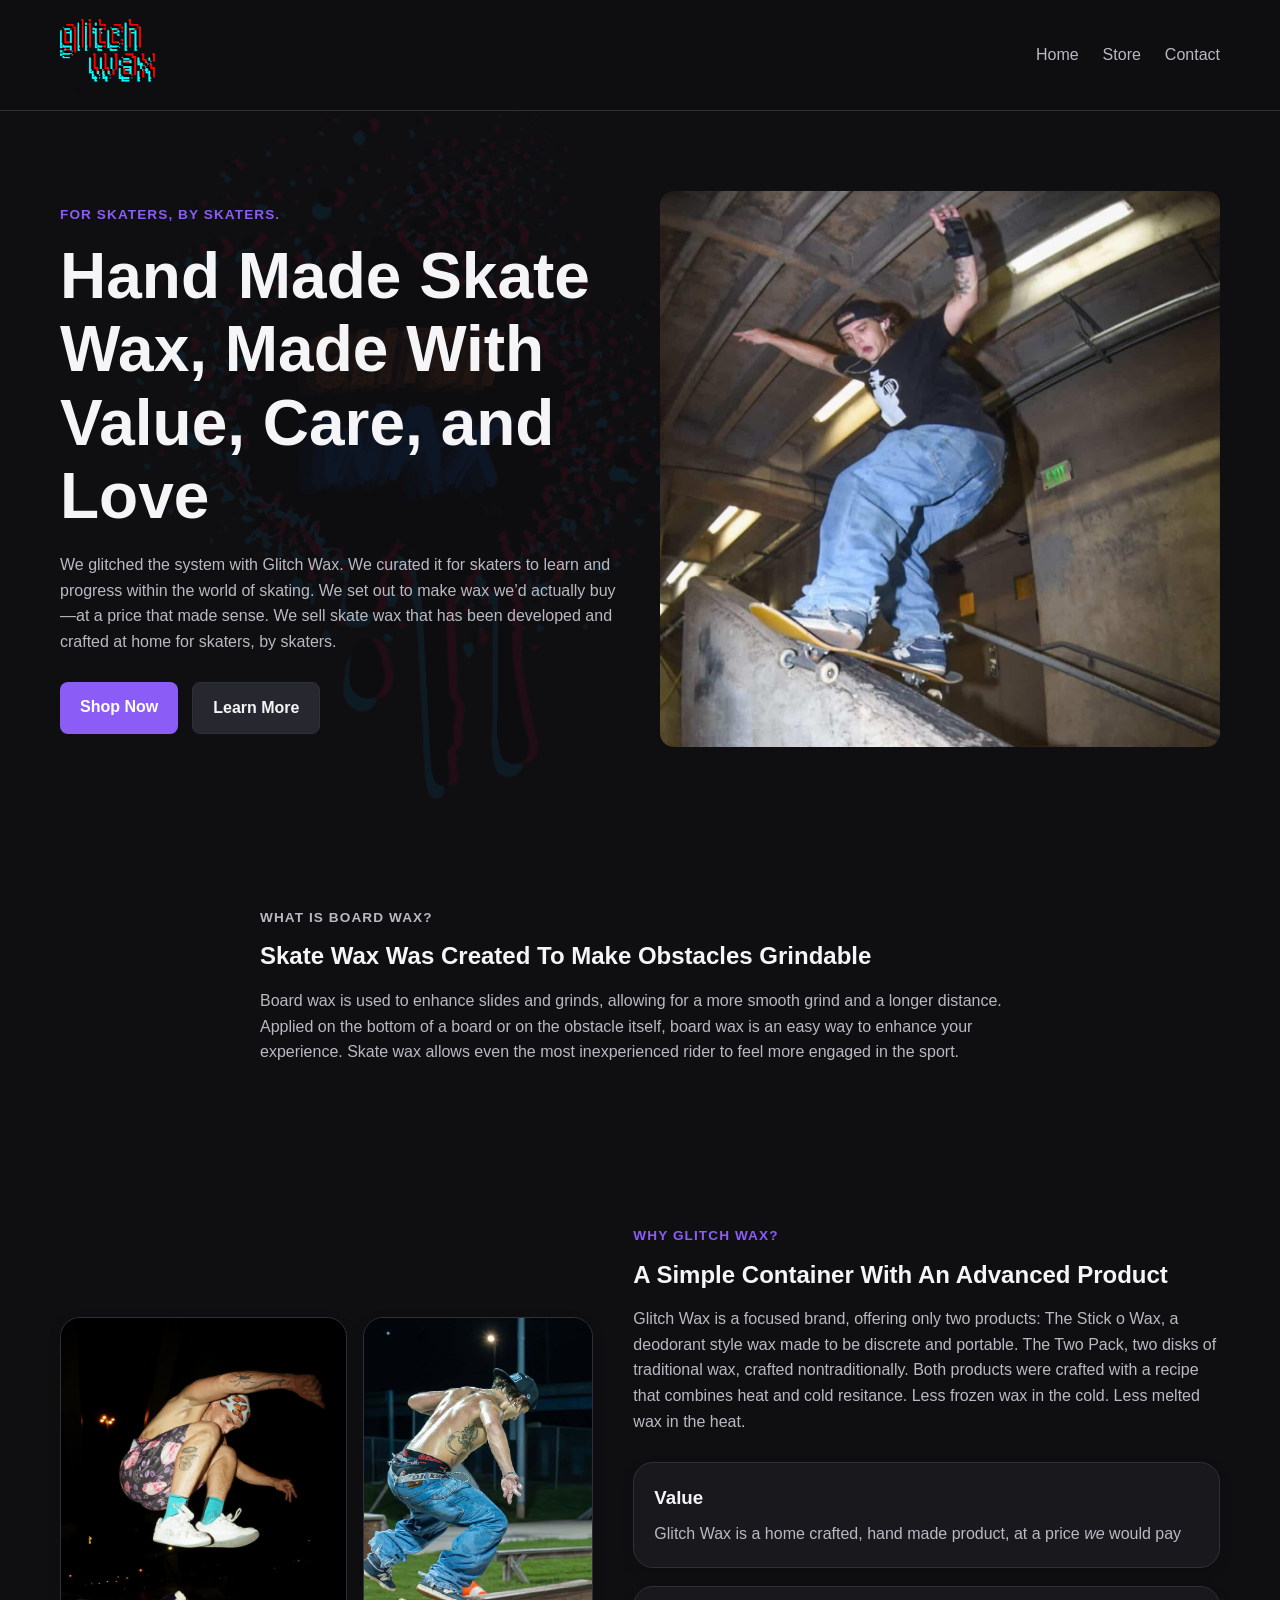
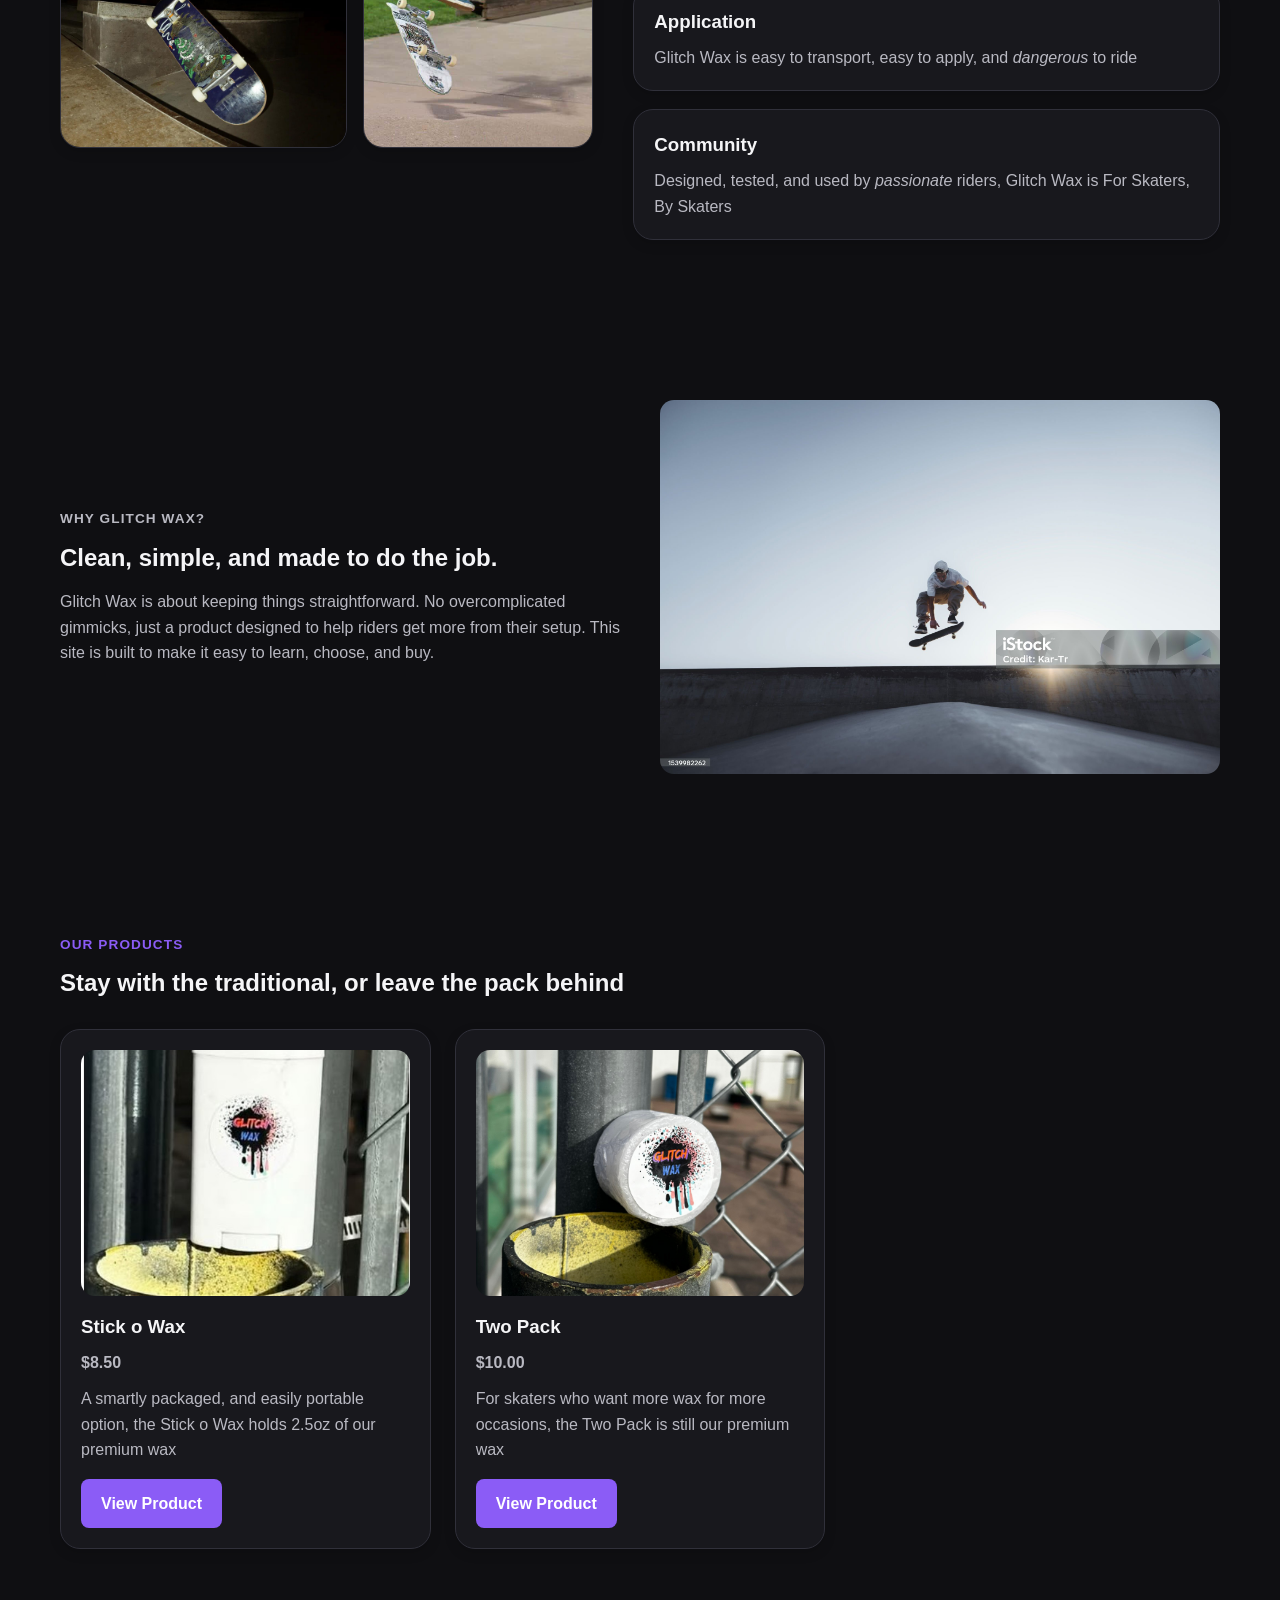
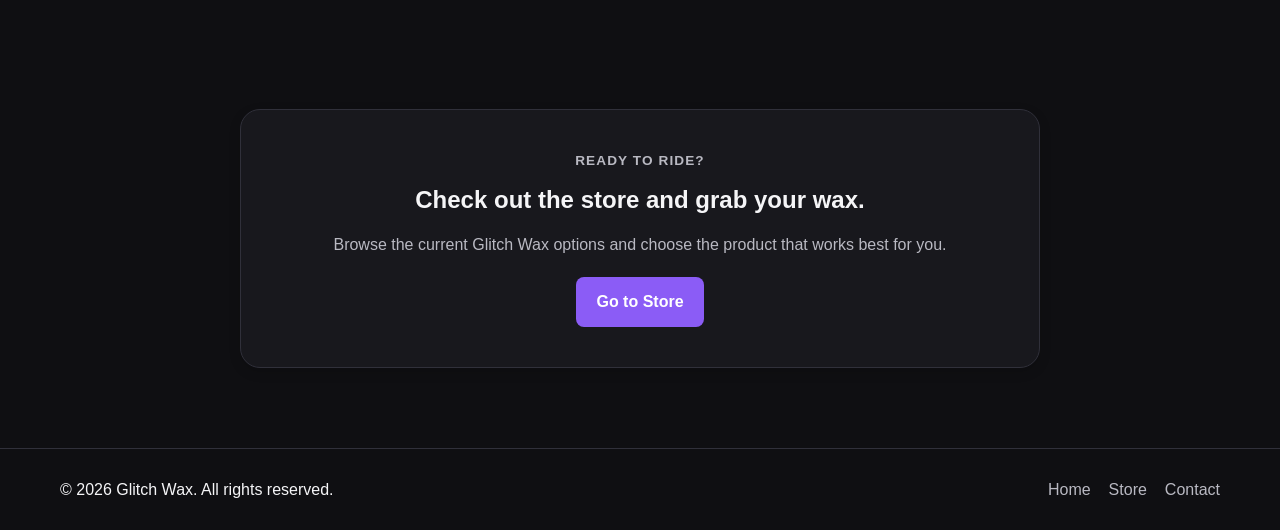
==== commit 5e923168: "Add files via upload" ====
--- a/index.html
+++ b/index.html
@@ -1,3 +1,8 @@
+<!--
+HOME PAGE HTML
+THIS PAGE IS THE MAIN HOME PAGE. IT SHOWS VARIOUS PICTURES OF THE PRODUCT, AS WELL AS USE CASES
+IT ALSO BREAKS DOWN THE ABSTRACT SPECIFICS OF THE COMPANY, INCLUDING WHAT THEY DO AND THE POINT OF USING BOARD WAX
+-->
 <!DOCTYPE html>
 <html lang="en">
 <head>
@@ -30,12 +35,13 @@
             <div class="hero-glitch-layer hero-glitch-base">
                 <div class="container hero-grid">
                     <div class="hero-text">
-                        <p class="eyebrow">Wax Up. Ride Better.</p>
-                        <h1>Board wax made for grip, feel, and control.</h1>
+                        <p class="eyebrow">For Skaters, By Skaters.</p>
+                        <h1>Hand Made Skate Wax, Made With Value, Care, and Love</h1>
                         <p class="hero-description">
-                            Glitch Wax helps riders get better traction and better board feel,
-                            whether you are skating, snowboarding, longboarding, or just looking
-                            for a cleaner setup that works.
+                            We glitched the system with Glitch Wax. We curated it for skaters to learn and progress within the world of skating.
+                            We set out to make wax we’d actually buy—at a price that made sense.
+                            We sell skate wax that has been developed and crafted at home for skaters, by skaters.
+                            
                         </p>
 
                         <div class="hero-buttons">
@@ -102,11 +108,11 @@
         <section class="info-section" id="about-wax">
             <div class="container narrow">
                 <p class="section-label">What is board wax?</p>
-                <h2>A simple way to improve grip and performance.</h2>
+                <h2>Skate Wax Was Created To Make Obstacles Grindable</h2>
                 <p>
-                    Board wax is used to improve traction, control, and board feel depending
-                    on how and where you ride. It can help make your setup more responsive
-                    and more consistent, especially when conditions are less than ideal.
+                    Board wax is used to enhance slides and grinds, allowing for a more smooth grind and a longer distance.
+                    Applied on the bottom of a board or on the obstacle itself, board wax is an easy way to enhance your experience.
+                    Skate wax allows even the most inexperienced rider to feel more engaged in the sport.
                 </p>
             </div>
         </section>
@@ -119,27 +125,30 @@
                 </div>
 
                 <div class="feature-content">
-                    <p class="section-label">Why use board wax?</p>
-                    <h2>Small product. Big difference.</h2>
+                    <p class="section-label">Why Glitch Wax?</p>
+                    <h2>A Simple Container With An Advanced Product</h2>
                     <p class="feature-intro">
-                        Good wax can help your board feel more consistent, more responsive, and more ready to ride.
-                        It is a simple upgrade that can make a real difference in how your setup performs.
+                        Glitch Wax is a focused brand, offering only two products:
+                        The Stick o Wax, a deodorant style wax made to be discrete and portable.
+                        The Two Pack, two disks of traditional wax, crafted nontraditionally. Both products
+                        were crafted with a recipe that combines heat and cold resitance. Less frozen wax in the cold.
+                        Less melted wax in the heat.
                     </p>
 
                     <div class="feature-points">
                         <div class="feature-point">
-                            <h3>Better Grip</h3>
-                            <p>Helps improve traction and control so your board feels more predictable while riding.</p>
+                            <h3>Value</h3>
+                            <p>Glitch Wax is a home crafted, hand made product, at a price <i>we</i> would pay</p>
                         </div>
 
                         <div class="feature-point">
-                            <h3>Quick to Apply</h3>
-                            <p>Easy to use before a session, easy to carry with you, and simple to reapply when needed.</p>
+                            <h3>Application</h3>
+                            <p>Glitch Wax is easy to transport, easy to apply, and <i>dangerous</i> to ride</p>
                         </div>
 
                         <div class="feature-point">
-                            <h3>Made for Real Use</h3>
-                            <p>Built to be practical and reliable without overcomplicating the product or the process.</p>
+                            <h3>Community</h3>
+                            <p>Designed, tested, and used by <i>passionate</i> riders, Glitch Wax is For Skaters, By Skaters</p>
                         </div>
                     </div>
                 </div>
@@ -167,27 +176,27 @@
         <section class="products-preview">
             <div class="container">
                 <div class="section-heading">
-                    <p class="section-label">Featured Products</p>
-                    <h2>Start with the wax that fits your setup.</h2>
+                    <p class="section-label">Our Products</p>
+                    <h2>Stay with the traditional, or leave the pack behind</h2>
                 </div>
 
                 <div class="product-grid">
                     <article class="product-card">
                         <img src="images/product-single.jpg" alt="Single stick wax">
-                        <h3>Single Stick</h3>
-                        <p class="price">$00.00</p>
+                        <h3>Stick o Wax</h3>
+                        <p class="price">$8.50</p>
                         <p>
-                            A simple single-stick option for riders who just need one and want to keep it easy.
+                            A smartly packaged, and easily portable option, the Stick o Wax holds 2.5oz of our premium wax
                         </p>
                         <a href="product-single.html" class="button button-primary">View Product</a>
                     </article>
 
                     <article class="product-card">
                         <img src="images/product-double.jpg" alt="Double pack wax">
-                        <h3>Double Pack</h3>
-                        <p class="price">$00.00</p>
+                        <h3>Two Pack</h3>
+                        <p class="price">$10.00</p>
                         <p>
-                            A two-pack for riders who want extra wax on hand or want the better value option.
+                            For skaters who want more wax for more occasions, the Two Pack is still our premium wax
                         </p>
                         <a href="product-double.html" class="button button-primary">View Product</a>
                     </article>
@@ -220,4 +229,10 @@
 
     <script src="script.js"></script>
 </body>
-</html>+</html>
+
+<!--
+THIS WEBSITE IS A PRODUCT OF The Temp Solution, LLC. ALL CODE, IMAGES, AND APPLICATIONS ARE SOLELY OWNED BY Glitch Wax, LLC. ANY ATTEMPT TO RECREATE, REVERSE ENGINEER, OR REPLICATE THIS WEBSITE WILL BE PROSECUTED TO THE FULLEST EXTENT OF THE LAW
+
+IF YOU'RE VIEWING THIS COMMENT, NICE JOB. I RECOMMEND READING "PROEJCT HAIL MARY" BY ANDY WEIR, AND THEN GOING TO SEE THE MOVIE
+-->
--- a/styles.css
+++ b/styles.css
@@ -1,3 +1,11 @@
+/*===============================
+
+MAIN
+
+=================================*/
+
+
+
 :root {
     --color-background: #0f0f12;
     --color-surface: #18181d;
@@ -1032,4 +1040,403 @@
         transform: translate(0, 0);
         clip-path: inset(0 0 0 0);
     }
+}
+
+
+/*============================ 
+
+CONTACT FORM STYLES
+
+==============================*/
+
+
+
+.contact-hero {
+    padding-top: 3rem;
+    padding-bottom: 1.5rem;
+}
+
+.section-eyebrow {
+    font-size: 0.85rem;
+    text-transform: uppercase;
+    letter-spacing: 0.12em;
+    opacity: 0.8;
+    margin-bottom: 0.75rem;
+}
+
+.section-intro {
+    max-width: 700px;
+    margin-top: 1rem;
+    font-size: 1.05rem;
+    line-height: 1.7;
+    opacity: 0.9;
+}
+
+.contact-section {
+    padding-top: 1rem;
+    padding-bottom: 4rem;
+}
+
+.contact-grid {
+    display: grid;
+    grid-template-columns: 1.5fr 1fr;
+    gap: 2rem;
+    align-items: stretch;
+}
+
+.contact-form-card,
+.contact-info-card,
+.brand-card {
+    background: rgba(10, 10, 10, 0.82);
+    border: 1px solid rgba(255, 255, 255, 0.08);
+    border-radius: 18px;
+    padding: 2rem;
+    backdrop-filter: blur(8px);
+    box-shadow: 0 20px 40px rgba(0, 0, 0, 0.28);
+}
+
+.contact-side-column {
+    display: flex;
+    flex-direction: column;
+    gap: 2rem;
+    height: 100%;
+}
+
+.brand-card {
+    flex: 1;
+    display: flex;
+    align-items: center;
+    justify-content: center;
+    position: relative;
+    overflow: hidden;
+}
+
+.brand-card-image {
+    width: 100%;
+    max-width: 320px;
+    height: auto;
+    object-fit: contain;
+}
+
+.brand-glitch-target {
+    position: relative;
+    overflow: hidden;
+    width: 100%;
+    display: flex;
+    align-items: center;
+    justify-content: center;
+}
+
+.brand-glitch-layer {
+    position: absolute;
+    inset: 0;
+    display: flex;
+    align-items: center;
+    justify-content: center;
+}
+
+.brand-glitch-base {
+    position: relative;
+    z-index: 2;
+    display: flex;
+    align-items: center;
+    justify-content: center;
+}
+
+.brand-glitch-red,
+.brand-glitch-cyan,
+.brand-glitch-scan {
+    pointer-events: none;
+    opacity: 0;
+}
+
+.brand-glitch-red {
+    z-index: 3;
+    mix-blend-mode: screen;
+    filter: sepia(1) saturate(8) hue-rotate(-35deg);
+}
+
+.brand-glitch-cyan {
+    z-index: 4;
+    mix-blend-mode: screen;
+    filter: saturate(8) hue-rotate(160deg);
+}
+
+.brand-glitch-scan {
+    position: absolute;
+    inset: 0;
+    z-index: 5;
+    background:
+        repeating-linear-gradient(
+            to bottom,
+            rgba(255, 255, 255, 0.08) 0px,
+            rgba(255, 255, 255, 0.08) 2px,
+            transparent 2px,
+            transparent 6px
+        );
+    transform: translateX(-100%);
+}
+
+.brand-glitch-layer .brand-card-image {
+    width: 100%;
+    max-width: 320px;
+    height: auto;
+    object-fit: contain;
+}
+
+.brand-glitch-active .brand-glitch-target {
+    animation: heroGlitchMain 1.15s steps(1, end) forwards;
+}
+
+.brand-glitch-active .brand-glitch-red {
+    opacity: 0.8;
+    animation: heroGlitchRed 1.15s steps(1, end) forwards;
+}
+
+.brand-glitch-active .brand-glitch-cyan {
+    opacity: 0.8;
+    animation: heroGlitchCyan 1.15s steps(1, end) forwards;
+}
+
+.brand-glitch-active .brand-glitch-scan {
+    opacity: 1;
+    animation: heroGlitchScan 0.9s steps(1, end) forwards;
+}
+
+.brand-glitch-active .brand-glitch-base {
+    animation: heroGlitchSlices 1.15s steps(1, end) forwards;
+}
+
+.contact-form-card h2,
+.contact-info-card h2,
+.mailing-address-block h3 {
+    margin-bottom: 0.75rem;
+}
+
+.contact-card-intro {
+    margin-bottom: 1.5rem;
+    color: rgba(255, 255, 255, 0.82);
+    line-height: 1.7;
+}
+
+.contact-form {
+    display: flex;
+    flex-direction: column;
+    gap: 1.1rem;
+}
+
+.form-row {
+    display: flex;
+    flex-direction: column;
+    gap: 0.45rem;
+}
+
+.form-row label {
+    font-weight: 600;
+    letter-spacing: 0.02em;
+}
+
+.contact-form input,
+.contact-form textarea {
+    width: 100%;
+    padding: 0.95rem 1rem;
+    border-radius: 12px;
+    border: 1px solid rgba(255, 255, 255, 0.14);
+    background: rgba(255, 255, 255, 0.06);
+    color: #ffffff;
+    font: inherit;
+    transition: border-color 0.2s ease, box-shadow 0.2s ease, background 0.2s ease;
+}
+
+.contact-form input::placeholder,
+.contact-form textarea::placeholder {
+    color: rgba(255, 255, 255, 0.45);
+}
+
+.contact-form input:focus,
+.contact-form textarea:focus {
+    outline: none;
+    border-color: rgba(255, 255, 255, 0.35);
+    box-shadow: 0 0 0 3px rgba(255, 255, 255, 0.08);
+    background: rgba(255, 255, 255, 0.08);
+}
+
+.contact-form textarea {
+    resize: vertical;
+    min-height: 160px;
+}
+
+.field-message {
+    min-height: 1.1rem;
+    font-size: 0.9rem;
+    color: #ff8a8a;
+    margin: 0;
+}
+
+.field-valid {
+    color: #8dffb3;
+}
+
+.input-error {
+    border-color: rgba(255, 110, 110, 0.9) !important;
+    box-shadow: 0 0 0 3px rgba(255, 110, 110, 0.1) !important;
+}
+
+.input-valid {
+    border-color: rgba(96, 255, 154, 0.8) !important;
+    box-shadow: 0 0 0 3px rgba(96, 255, 154, 0.08) !important;
+}
+
+.comment-meta {
+    display: flex;
+    justify-content: space-between;
+    align-items: center;
+    gap: 1rem;
+}
+
+.char-counter {
+    margin: 0;
+    font-size: 0.9rem;
+    color: rgba(255, 255, 255, 0.7);
+    white-space: nowrap;
+}
+
+.form-status {
+    min-height: 1.2rem;
+    margin-top: 0.35rem;
+    font-size: 0.95rem;
+    color: #ffffff;
+}
+
+.social-grid {
+    display: grid;
+    grid-template-columns: repeat(3, minmax(0, 1fr));
+    gap: 1rem;
+    margin-top: 1.25rem;
+    margin-bottom: 2rem;
+}
+
+.social-card {
+    aspect-ratio: 1 / 1;
+    display: flex;
+    align-items: center;
+    justify-content: center;
+    text-decoration: none;
+    border-radius: 16px;
+    background: rgba(255, 255, 255, 0.06);
+    border: 1px solid rgba(255, 255, 255, 0.1);
+    transition: transform 0.18s ease, border-color 0.18s ease, background 0.18s ease;
+    position: relative;
+    overflow: hidden;
+}
+
+.social-card {
+    aspect-ratio: 1 / 1;
+    display: flex;
+    align-items: center;
+    justify-content: center;
+    text-decoration: none;
+    border-radius: 16px;
+    background: #ffffff;
+    border: 1px solid rgba(255, 255, 255, 0.1);
+    transition: transform 0.18s ease, border-color 0.18s ease, background 0.18s ease;
+    position: relative;
+    overflow: hidden;
+}
+
+.social-card:hover,
+.social-card:focus-visible {
+    transform: translateY(-3px);
+    border-color: var(--color-primary-hover);
+    background: var(--color-primary-hover);
+}
+
+.social-icon-image {
+    width: 75%;
+    height: 75%;
+    object-fit: contain;
+    display: block;
+}
+
+.social-icon {
+    font-size: 1.4rem;
+    font-weight: 800;
+    letter-spacing: 0.04em;
+    color: #ffffff;
+}
+
+.mailing-address-block {
+    padding-top: 1.25rem;
+    border-top: 1px solid rgba(255, 255, 255, 0.08);
+}
+
+.mailing-address-block address {
+    font-style: normal;
+    line-height: 1.8;
+    color: rgba(255, 255, 255, 0.85);
+}
+
+.sr-only {
+    position: absolute;
+    width: 1px;
+    height: 1px;
+    padding: 0;
+    margin: -1px;
+    overflow: hidden;
+    clip: rect(0, 0, 0, 0);
+    white-space: nowrap;
+    border: 0;
+}
+
+@media (max-width: 900px) {
+    .contact-grid {
+        grid-template-columns: 1fr;
+    }
+
+    .contact-side-column {
+        height: auto;
+    }
+
+    .brand-card {
+        flex: unset;
+    }
+}
+
+@media (max-width: 640px) {
+    .contact-form-card,
+    .contact-info-card {
+        padding: 1.35rem;
+    }
+
+    .social-grid {
+        grid-template-columns: repeat(2, minmax(0, 1fr));
+    }
+
+    .comment-meta {
+        flex-direction: column;
+        align-items: flex-start;
+    }
+}
+
+/*
+
+CONTACT PAGE BUTTON STYLING AND EFFECTS
+
+*/
+
+.contact-submit-button {
+    width: 50%;
+    min-height: 56px;
+    align-self: center;
+    display: inline-flex;
+    align-items: center;
+    justify-content: center;
+    font-family: var(--font-family-base);
+    font-size: 1rem;
+    border: none;
+    cursor: pointer;
+}
+
+.contact-submit-button:hover {
+    background-color: var(--color-primary-hover);
 }
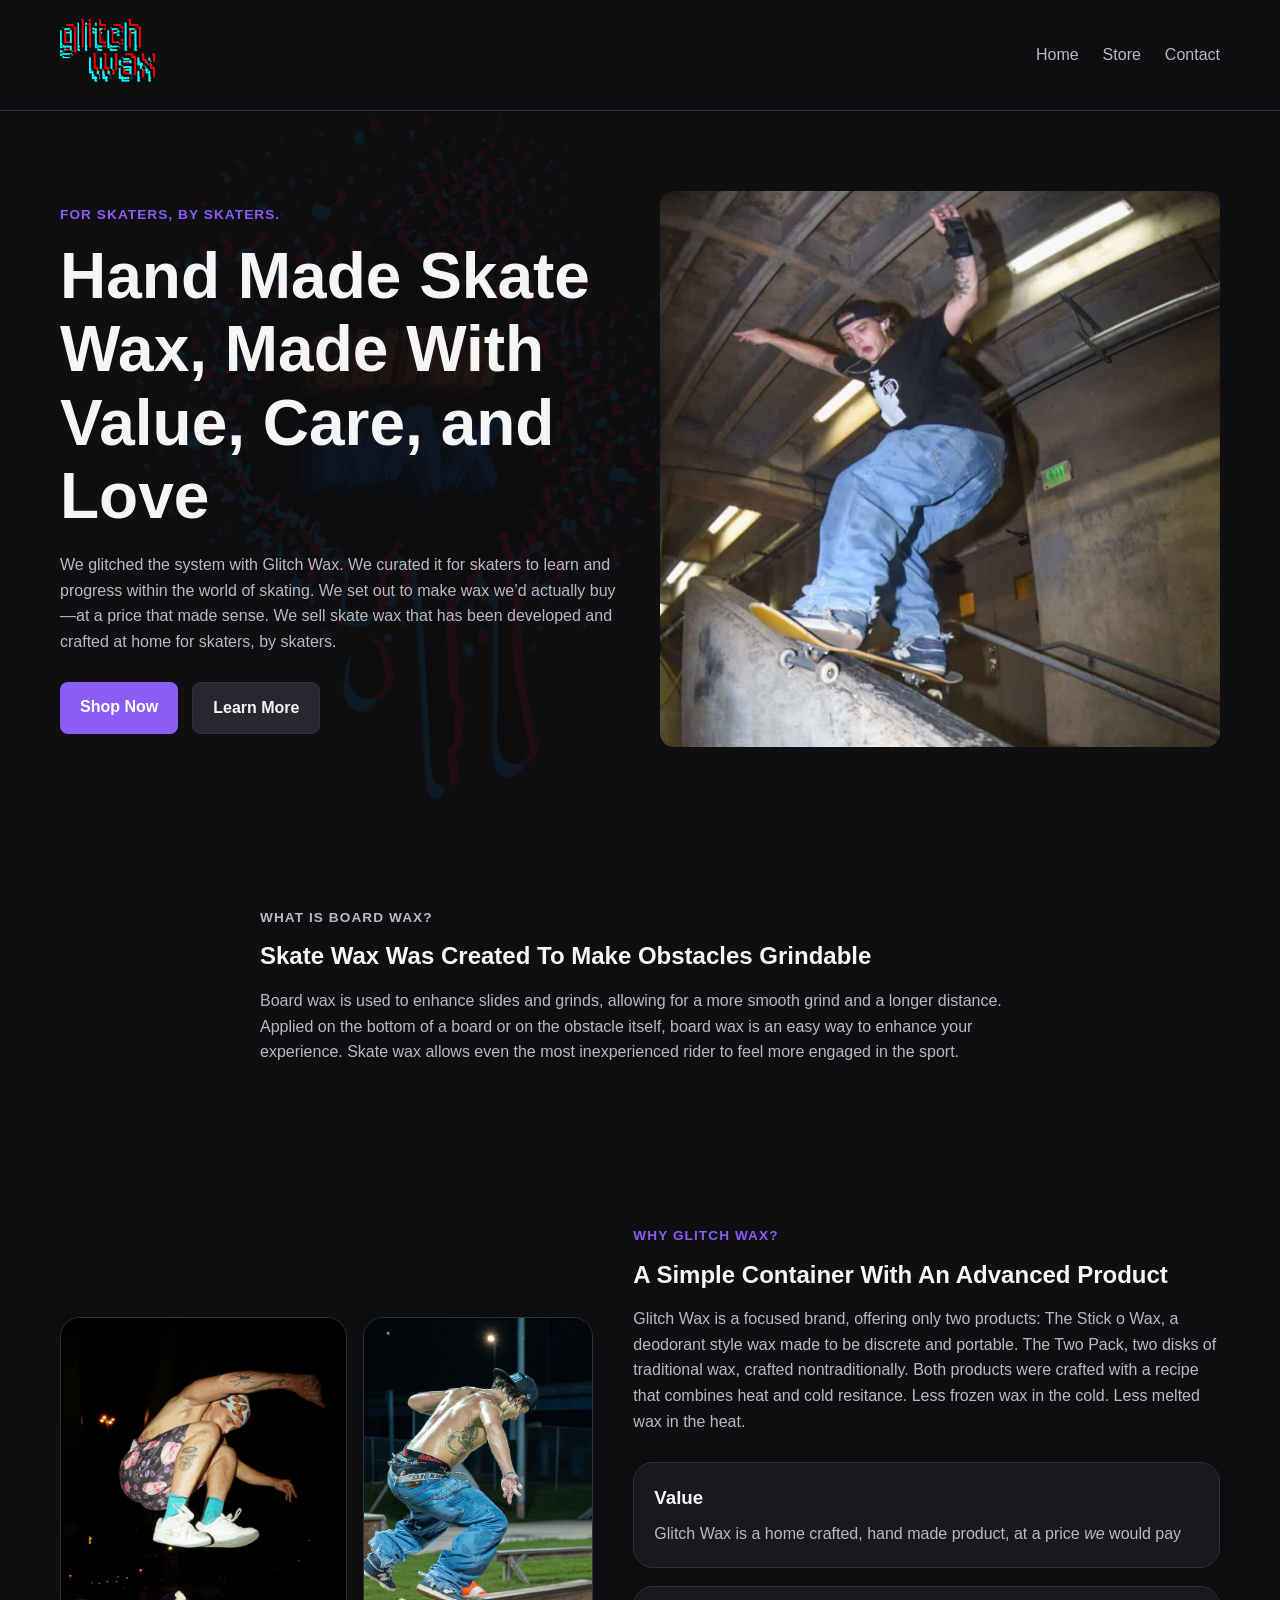
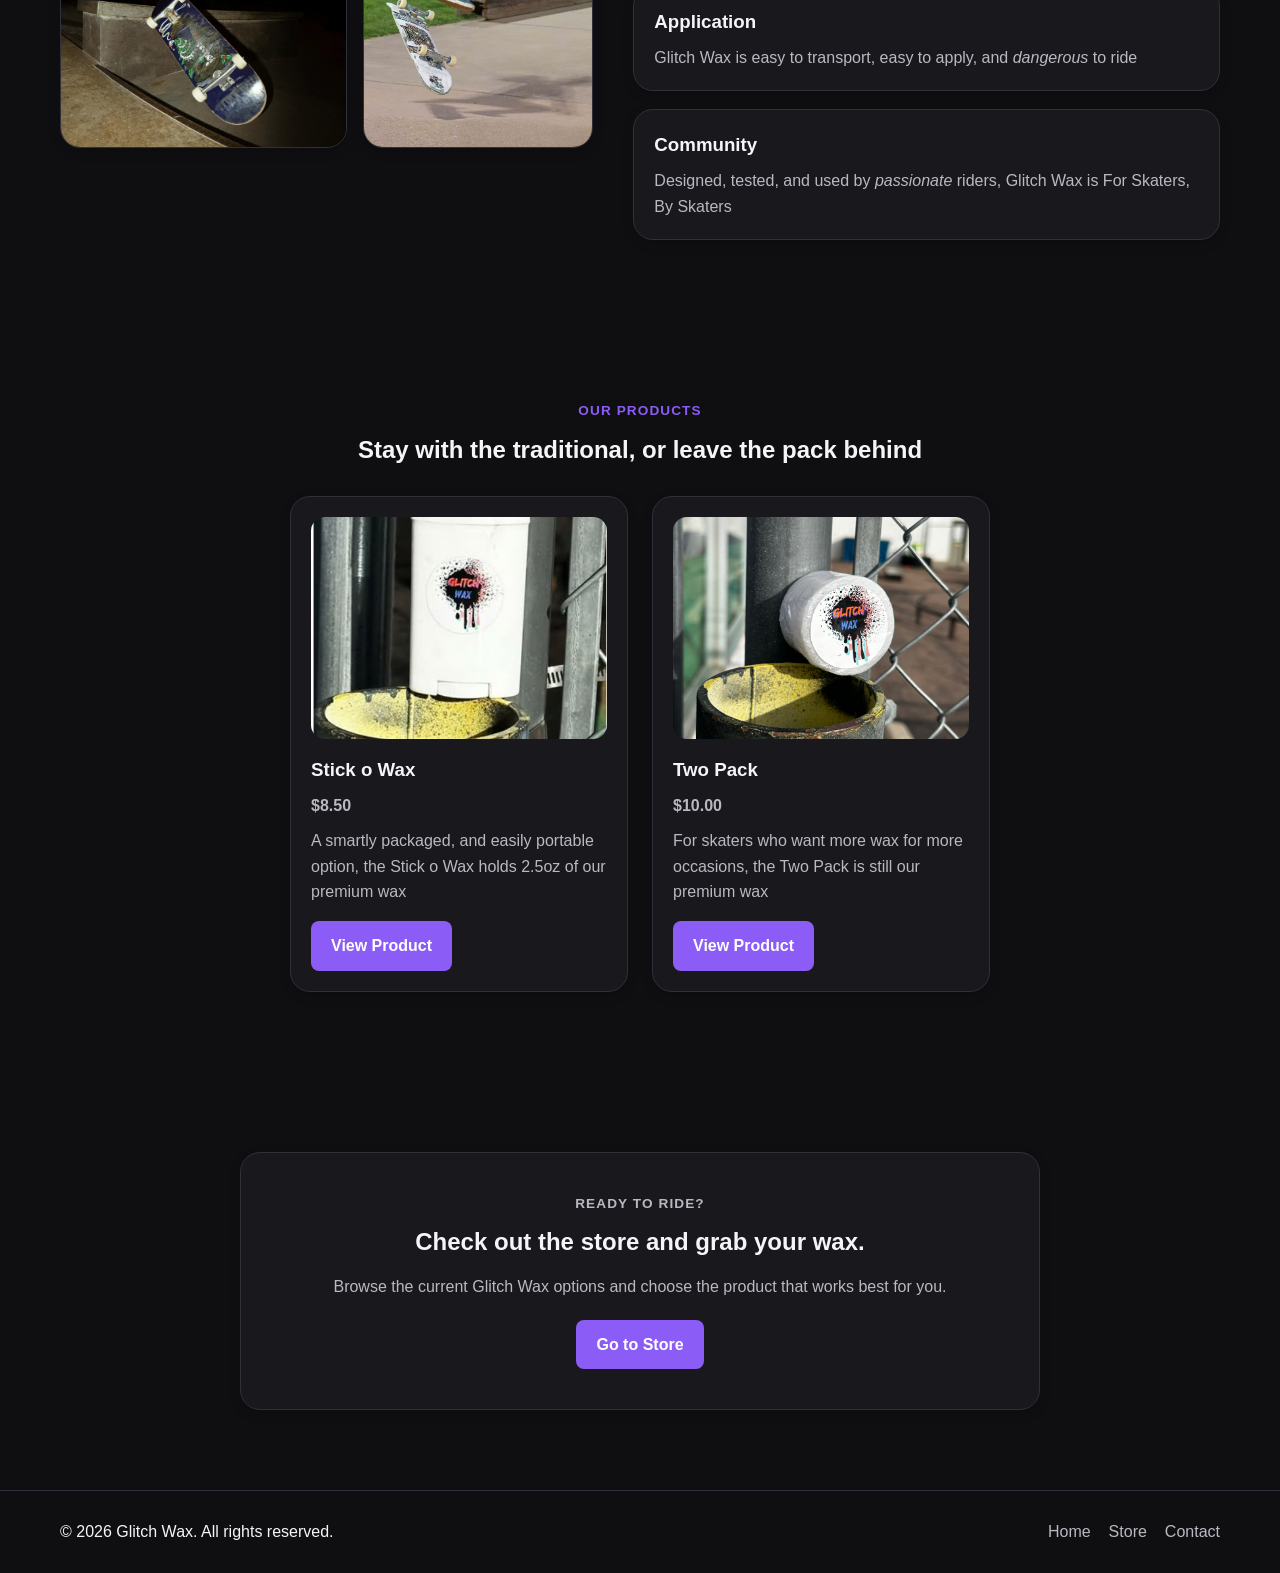
==== commit e4c563ed: "Add files via upload" ====
--- a/index.html
+++ b/index.html
@@ -155,24 +155,6 @@
             </div>
         </section>
 
-        <section class="brand-section">
-            <div class="container brand-grid">
-                <div>
-                    <p class="section-label">Why Glitch Wax?</p>
-                    <h2>Clean, simple, and made to do the job.</h2>
-                    <p>
-                        Glitch Wax is about keeping things straightforward. No overcomplicated
-                        gimmicks, just a product designed to help riders get more from their setup.
-                        This site is built to make it easy to learn, choose, and buy.
-                    </p>
-                </div>
-
-                <div class="brand-image">
-                    <img src="images/brand.jpg" alt="Skateboarding lifestyle image">
-                </div>
-            </div>
-        </section>
-
         <section class="products-preview">
             <div class="container">
                 <div class="section-heading">
--- a/styles.css
+++ b/styles.css
@@ -295,12 +295,15 @@
 
 .section-heading {
     margin-bottom: 32px;
+    text-align: center;
 }
 
 .product-grid {
     display: grid;
-    grid-template-columns: repeat(3, 1fr);
+    grid-template-columns: repeat(2, minmax(280px, 1fr));
     gap: 24px;
+    max-width: 700px;
+    margin: 0 auto;
 }
 
 .product-card {
@@ -390,6 +393,31 @@
     display: flex;
     flex-direction: column;
     height: 100%;
+}
+
+
+
+/* Ensure product links feel natural */
+.order-card a {
+    display: inline-block;
+}
+
+.order-card h2 a:hover {
+    color: var(--color-primary);
+}
+
+/* Image-only hover effect for store cards */
+.order-card-image a img {
+    transition: transform 0.2s ease, box-shadow 0.2s ease;
+}
+
+.order-card-image a:hover img {
+    transform: translateY(-4px);
+    box-shadow: var(--shadow-md);
+}
+
+.order-card-image a {
+    display: block;
 }
 
 .order-card h2 {
@@ -513,6 +541,14 @@
     .hero-media {
         order: -1;
     }
+
+    .product-page-grid {
+    grid-template-columns: 1fr;
+}
+
+.product-page-thumbnails {
+    grid-template-columns: repeat(5, 1fr);
+}
 }
 
 @media (max-width: 600px) {
@@ -541,6 +577,14 @@
     .feature-image-small {
         min-height: 260px;
     }
+
+    .product-page-details {
+    padding: 22px;
+}
+
+.product-page-thumbnails {
+    grid-template-columns: repeat(3, 1fr);
+}
 }
 
 /* =========================
@@ -1310,7 +1354,7 @@
 
 .social-grid {
     display: grid;
-    grid-template-columns: repeat(3, minmax(0, 1fr));
+    grid-template-columns: repeat(2, auto);
     gap: 1rem;
     margin-top: 1.25rem;
     margin-bottom: 2rem;
@@ -1439,4 +1483,131 @@
 
 .contact-submit-button:hover {
     background-color: var(--color-primary-hover);
+}
+
+/* =========================
+   PRODUCT PAGE STYLES
+========================= */
+
+.product-page-hero {
+    padding: 60px 0 40px;
+}
+
+.product-page-grid {
+    display: grid;
+    grid-template-columns: 1.1fr 1fr;
+    gap: 40px;
+    align-items: start;
+}
+
+.product-page-gallery {
+    display: flex;
+    flex-direction: column;
+    gap: 16px;
+}
+
+.product-page-main-image img {
+    width: 100%;
+    aspect-ratio: 1 / 1;
+    object-fit: cover;
+    background-color: var(--color-surface);
+    border: 1px solid var(--color-border);
+    border-radius: var(--radius-lg);
+    box-shadow: var(--shadow-sm);
+}
+
+.product-page-thumbnails {
+    display: grid;
+    grid-template-columns: repeat(5, 1fr);
+    gap: 12px;
+}
+
+.product-page-thumbnails img {
+    width: 100%;
+    aspect-ratio: 1 / 1;
+    object-fit: cover;
+    background-color: var(--color-surface);
+    border: 1px solid var(--color-border);
+    border-radius: var(--radius-md);
+    cursor: pointer;
+    transition:
+        transform var(--transition-speed) ease,
+        border-color var(--transition-speed) ease,
+        opacity var(--transition-speed) ease;
+}
+
+.product-page-thumbnails img:hover {
+    transform: translateY(-2px);
+    border-color: var(--color-primary);
+    opacity: 0.95;
+}
+
+.product-page-details {
+    background-color: var(--color-surface);
+    border: 1px solid var(--color-border);
+    border-radius: var(--radius-lg);
+    box-shadow: var(--shadow-sm);
+    padding: 28px;
+}
+
+.product-page-details h1 {
+    font-size: clamp(2rem, 4vw, 3.2rem);
+    line-height: 1.1;
+    margin-bottom: 12px;
+}
+
+.product-page-price {
+    color: var(--color-primary);
+    font-size: 1.5rem;
+    font-weight: bold;
+    margin-bottom: 6px;
+}
+
+.product-page-price-note {
+    color: var(--color-text-muted);
+    font-size: 0.95rem;
+    margin-bottom: 20px;
+}
+
+.product-page-tagline {
+    font-size: 1.2rem;
+    font-weight: bold;
+    color: var(--color-text);
+    margin-bottom: 20px;
+}
+
+.product-page-description {
+    color: var(--color-text-muted);
+    margin-bottom: 16px;
+}
+
+.product-page-actions {
+    display: flex;
+    flex-wrap: wrap;
+    gap: 14px;
+    margin-top: 24px;
+}
+
+.product-info-section,
+.product-features-section,
+.product-usage-section,
+.product-warning-section {
+    padding: var(--section-padding) 0;
+}
+
+.product-warning-section .container {
+    background-color: var(--color-surface);
+    border: 1px solid var(--color-border);
+    border-radius: var(--radius-lg);
+    box-shadow: var(--shadow-sm);
+    padding: 32px 24px;
+}
+
+.product-warning-section p {
+    color: var(--color-text-muted);
+    margin-bottom: 14px;
+}
+
+.product-warning-section p:last-child {
+    margin-bottom: 0;
 }
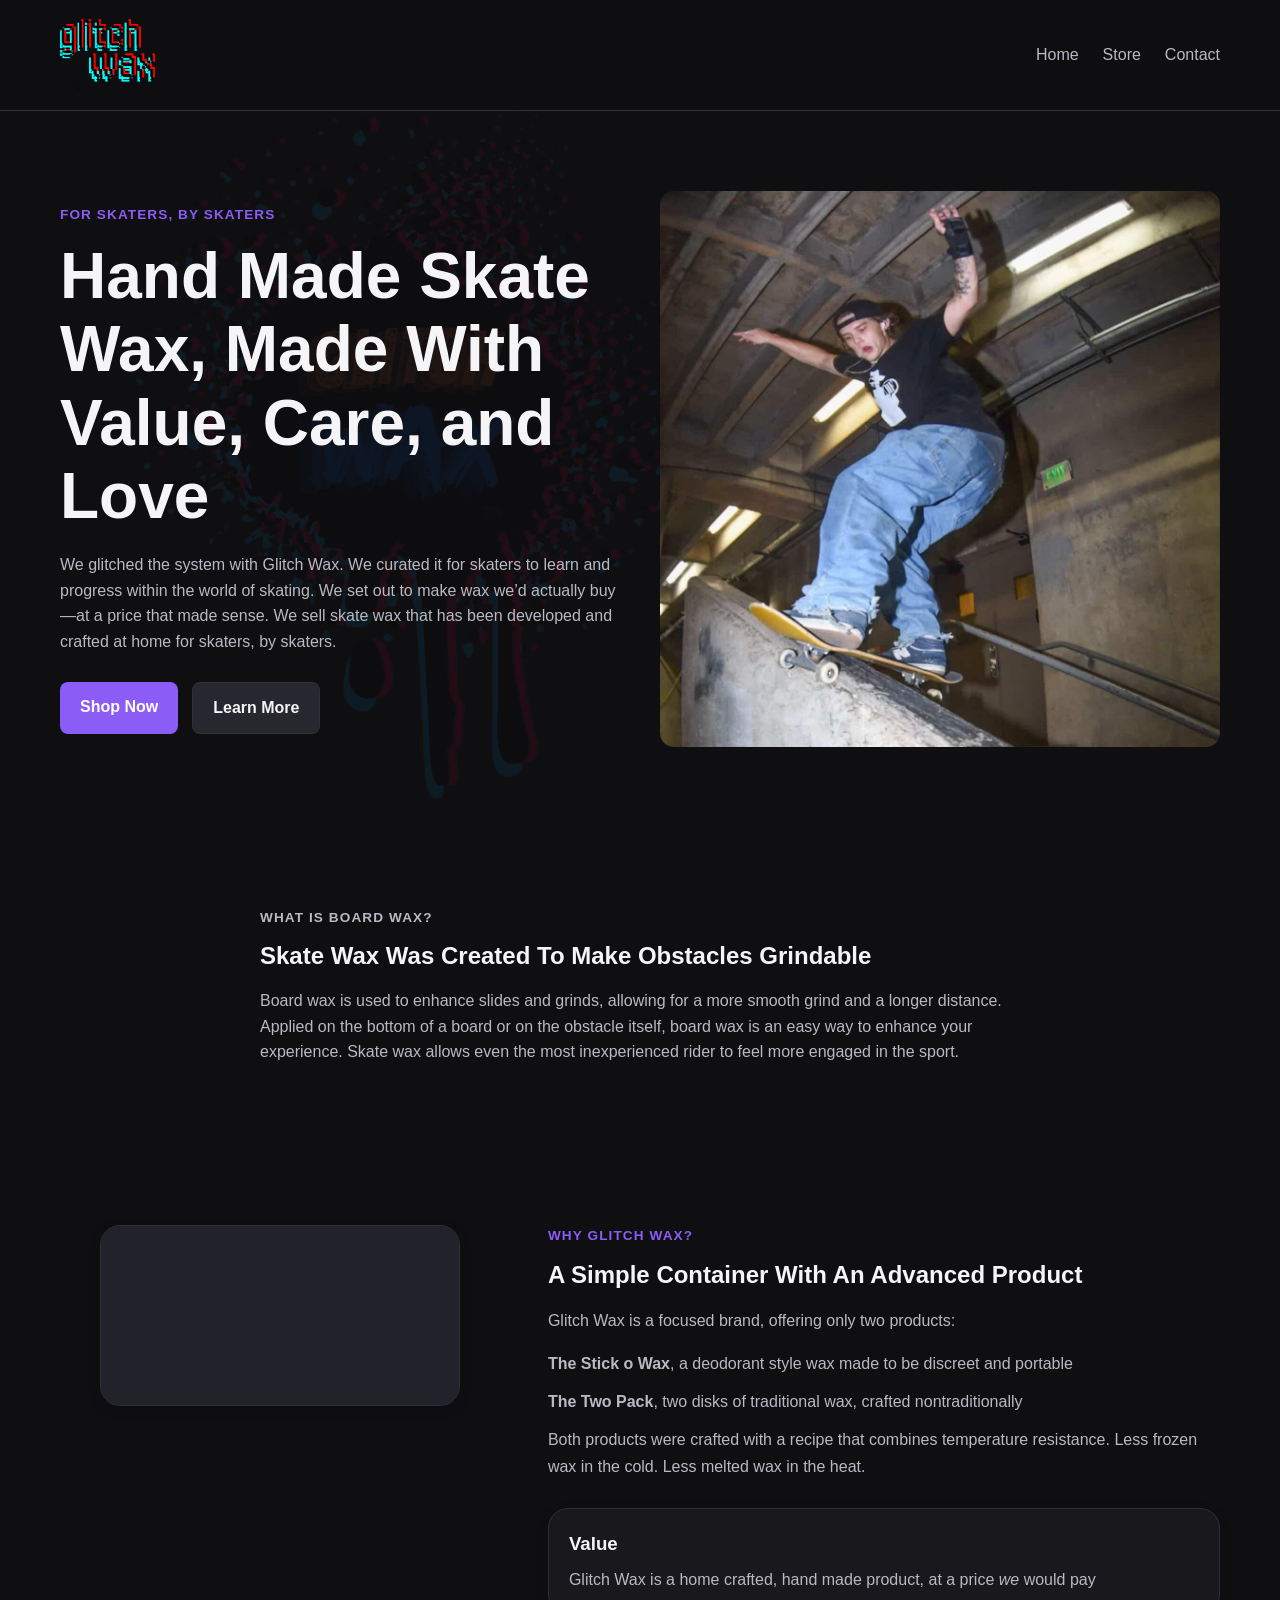
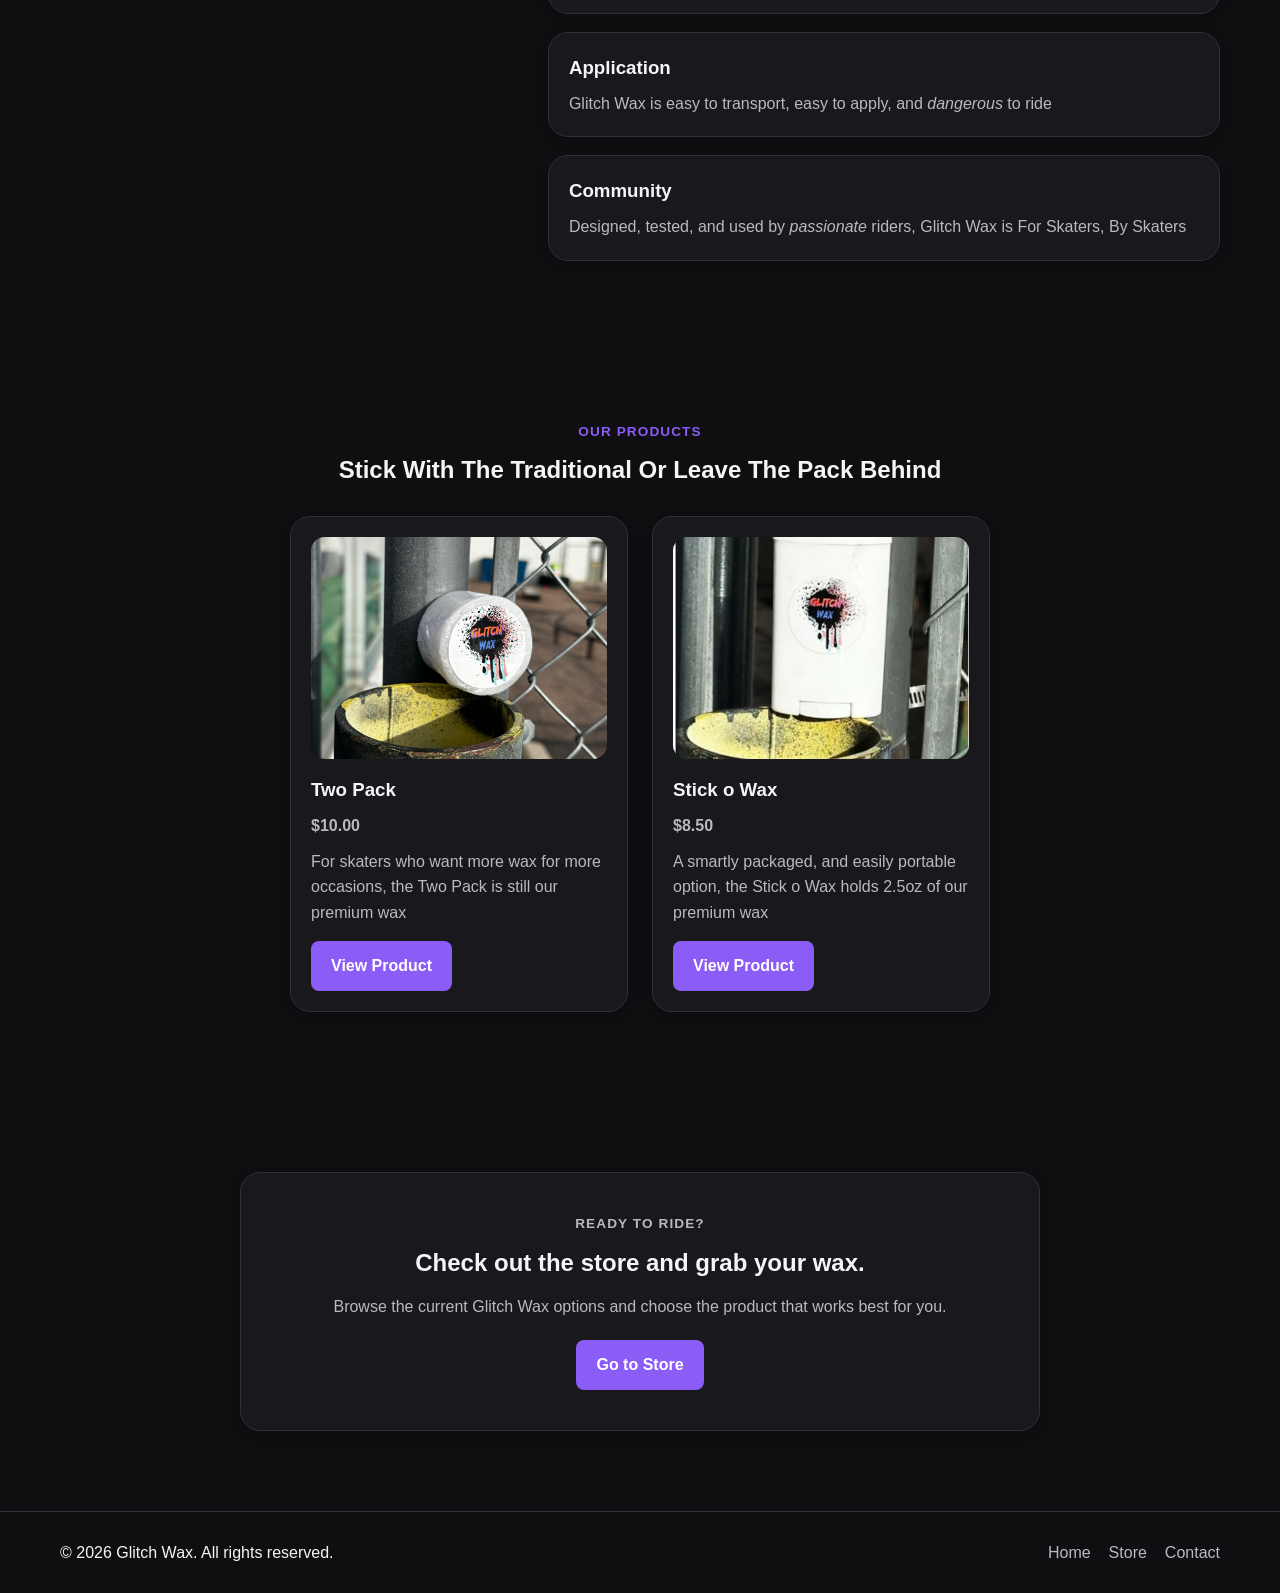
==== commit ebf39669: "Add files via upload" ====
--- a/index.html
+++ b/index.html
@@ -35,7 +35,7 @@
             <div class="hero-glitch-layer hero-glitch-base">
                 <div class="container hero-grid">
                     <div class="hero-text">
-                        <p class="eyebrow">For Skaters, By Skaters.</p>
+                        <p class="eyebrow">For Skaters, By Skaters</p>
                         <h1>Hand Made Skate Wax, Made With Value, Care, and Love</h1>
                         <p class="hero-description">
                             We glitched the system with Glitch Wax. We curated it for skaters to learn and progress within the world of skating.
@@ -117,52 +117,79 @@
             </div>
         </section>
 
-        <section class="feature-section">
-            <div class="container feature-layout">
-                <div class="feature-visuals">
-                    <img src="images/skate-1.jpg" alt="Skateboard action shot" class="feature-image feature-image-large">
-                    <img src="images/skate-2.jpg" alt="Skateboard trick photo" class="feature-image feature-image-small">
-                </div>
-
-                <div class="feature-content">
-                    <p class="section-label">Why Glitch Wax?</p>
-                    <h2>A Simple Container With An Advanced Product</h2>
-                    <p class="feature-intro">
-                        Glitch Wax is a focused brand, offering only two products:
-                        The Stick o Wax, a deodorant style wax made to be discrete and portable.
-                        The Two Pack, two disks of traditional wax, crafted nontraditionally. Both products
-                        were crafted with a recipe that combines heat and cold resitance. Less frozen wax in the cold.
-                        Less melted wax in the heat.
-                    </p>
-
-                    <div class="feature-points">
-                        <div class="feature-point">
-                            <h3>Value</h3>
-                            <p>Glitch Wax is a home crafted, hand made product, at a price <i>we</i> would pay</p>
-                        </div>
-
-                        <div class="feature-point">
-                            <h3>Application</h3>
-                            <p>Glitch Wax is easy to transport, easy to apply, and <i>dangerous</i> to ride</p>
-                        </div>
-
-                        <div class="feature-point">
-                            <h3>Community</h3>
-                            <p>Designed, tested, and used by <i>passionate</i> riders, Glitch Wax is For Skaters, By Skaters</p>
-                        </div>
-                    </div>
-                </div>
-            </div>
-        </section>
+<section class="feature-section">
+    <div class="container feature-layout">
+        <div class="feature-video-column">
+            <div class="feature-video-card">
+                <video
+                    class="feature-video"
+                    muted
+                    loop
+                    playsinline
+                    preload="metadata"
+                    data-autoplay-once
+                >
+                    <source src="images/why-glitch-wax.mp4" type="video/mp4">
+                    Your browser does not support the video tag.
+                </video>
+            </div>
+        </div>
+
+        <div class="product-description">
+            <p class="section-label">Why Glitch Wax?</p>
+            <h2>A Simple Container With An Advanced Product</h2>
+
+            <div class="product-description-copy">
+                <p>Glitch Wax is a focused brand, offering only two products:</p>
+
+                <p><strong>The Stick o Wax</strong>, a deodorant style wax made to be discreet and portable</p>
+
+                <p><strong>The Two Pack</strong>, two disks of traditional wax, crafted nontraditionally</p>
+
+                <p>
+                    Both products were crafted with a recipe that combines temperature resistance.
+                    Less frozen wax in the cold. Less melted wax in the heat.
+                </p>
+            </div>
+
+            <div class="feature-points">
+                <div class="feature-point">
+                    <h3>Value</h3>
+                    <p>Glitch Wax is a home crafted, hand made product, at a price <i>we</i> would pay</p>
+                </div>
+
+                <div class="feature-point">
+                    <h3>Application</h3>
+                    <p>Glitch Wax is easy to transport, easy to apply, and <i>dangerous</i> to ride</p>
+                </div>
+
+                <div class="feature-point">
+                    <h3>Community</h3>
+                    <p>Designed, tested, and used by <i>passionate</i> riders, Glitch Wax is For Skaters, By Skaters</p>
+                </div>
+            </div>
+        </div>
+    </div>
+</section>
 
         <section class="products-preview">
             <div class="container">
                 <div class="section-heading">
                     <p class="section-label">Our Products</p>
-                    <h2>Stay with the traditional, or leave the pack behind</h2>
+                    <h2>Stick With The Traditional Or Leave The Pack Behind</h2>
                 </div>
 
                 <div class="product-grid">
+                    <article class="product-card">
+                        <img src="images/product-double.jpg" alt="Double pack wax">
+                        <h3>Two Pack</h3>
+                        <p class="price">$10.00</p>
+                        <p>
+                            For skaters who want more wax for more occasions, the Two Pack is still our premium wax
+                        </p>
+                        <a href="product-double.html" class="button button-primary">View Product</a>
+                    </article>
+
                     <article class="product-card">
                         <img src="images/product-single.jpg" alt="Single stick wax">
                         <h3>Stick o Wax</h3>
@@ -171,17 +198,7 @@
                             A smartly packaged, and easily portable option, the Stick o Wax holds 2.5oz of our premium wax
                         </p>
                         <a href="product-single.html" class="button button-primary">View Product</a>
-                    </article>
-
-                    <article class="product-card">
-                        <img src="images/product-double.jpg" alt="Double pack wax">
-                        <h3>Two Pack</h3>
-                        <p class="price">$10.00</p>
-                        <p>
-                            For skaters who want more wax for more occasions, the Two Pack is still our premium wax
-                        </p>
-                        <a href="product-double.html" class="button button-primary">View Product</a>
-                    </article>
+                    </article>                    
                 </div>
             </div>
         </section>
--- a/styles.css
+++ b/styles.css
@@ -94,6 +94,10 @@
     z-index: 1;
 }
 
+/* =========================
+   HEADER
+========================= */
+
 .site-header {
     border-bottom: 1px solid var(--color-border);
     background-color: rgba(15, 15, 18, 0.95);
@@ -135,6 +139,10 @@
 .site-nav a:hover {
     color: var(--color-text);
 }
+
+/* =========================
+   GLOBAL SECTION SPACING
+========================= */
 
 .hero,
 .info-section,
@@ -144,6 +152,10 @@
 .cta-section {
     padding: var(--section-padding) 0;
 }
+
+/* =========================
+   HERO / BRAND LAYOUT
+========================= */
 
 .hero-grid,
 .brand-grid {
@@ -235,36 +247,70 @@
     background-color: var(--color-surface-alt);
 }
 
+/* =========================
+   WHY GLITCH WAX SECTION
+   VIDEO LEFT / CONTENT RIGHT
+========================= */
+
 .feature-layout {
     display: grid;
-    grid-template-columns: 1fr 1.1fr;
-    gap: 40px;
-    align-items: center;
-}
-
-.feature-visuals {
-    display: grid;
-    grid-template-columns: 1fr 0.8fr;
-    gap: 16px;
-    align-items: stretch;
-}
-
-.feature-image {
+    grid-template-columns: minmax(280px, 0.72fr) minmax(0, 1.1fr);
+    gap: 48px;
+    align-items: start;
+}
+
+.feature-video-column {
+    display: flex;
+    justify-content: center;
+    align-items: flex-start;
+}
+
+.feature-video-card {
     width: 100%;
-    height: 100%;
-    object-fit: cover;
-    background-color: var(--color-surface-alt);
+    max-width: 360px;
+    background-color: var(--color-surface);
+    border: 1px solid var(--color-border);
     border-radius: var(--radius-lg);
     box-shadow: var(--shadow-sm);
-    border: 1px solid var(--color-border);
-}
-
-.feature-image-large {
-    min-height: 420px;
-}
-
-.feature-image-small {
-    min-height: 420px;
+    overflow: hidden;
+}
+
+.feature-video {
+    display: block;
+    width: 100%;
+    height: auto;
+    background-color: var(--color-surface-alt);
+    border-radius: 0;
+}
+
+.product-description {
+    display: flex;
+    flex-direction: column;
+    align-items: flex-start;
+}
+
+.product-description h2 {
+    line-height: 1.15;
+    margin-bottom: 20px;
+}
+
+.product-description-copy {
+    width: 100%;
+    margin-bottom: 28px;
+}
+
+.product-description-copy p {
+    color: var(--color-text-muted);
+    margin-bottom: 12px;
+    line-height: 1.65;
+}
+
+.product-description-copy p:first-child {
+    margin-bottom: 16px;
+}
+
+.product-description-copy p:last-child {
+    margin-bottom: 0;
 }
 
 .feature-intro {
@@ -274,6 +320,7 @@
 .feature-points {
     display: grid;
     gap: 18px;
+    width: 100%;
 }
 
 .feature-point,
@@ -293,6 +340,10 @@
     margin-bottom: 8px;
 }
 
+/* =========================
+   PRODUCTS PREVIEW
+========================= */
+
 .section-heading {
     margin-bottom: 32px;
     text-align: center;
@@ -332,6 +383,10 @@
     margin-top: 16px;
 }
 
+/* =========================
+   CTA
+========================= */
+
 .cta-box {
     text-align: center;
     padding: 40px 24px;
@@ -340,6 +395,10 @@
 .cta-box .button {
     margin-top: 20px;
 }
+
+/* =========================
+   FOOTER
+========================= */
 
 .site-footer {
     border-top: 1px solid var(--color-border);
@@ -394,8 +453,6 @@
     flex-direction: column;
     height: 100%;
 }
-
-
 
 /* Ensure product links feel natural */
 .order-card a {
@@ -523,10 +580,6 @@
         grid-template-columns: 1fr;
     }
 
-    .feature-visuals {
-        grid-template-columns: 1fr 1fr;
-    }
-
     .header-inner {
         flex-direction: column;
         justify-content: center;
@@ -542,13 +595,26 @@
         order: -1;
     }
 
+    .feature-video-column {
+        order: 2;
+        justify-content: flex-start;
+    }
+
+    .product-description {
+        order: 1;
+    }
+
+    .feature-video-card {
+        max-width: 420px;
+    }
+
     .product-page-grid {
-    grid-template-columns: 1fr;
-}
-
-.product-page-thumbnails {
-    grid-template-columns: repeat(5, 1fr);
-}
+        grid-template-columns: 1fr;
+    }
+
+    .product-page-thumbnails {
+        grid-template-columns: repeat(5, 1fr);
+    }
 }
 
 @media (max-width: 600px) {
@@ -569,22 +635,17 @@
         text-align: center;
     }
 
-    .feature-visuals {
-        grid-template-columns: 1fr;
-    }
-
-    .feature-image-large,
-    .feature-image-small {
-        min-height: 260px;
+    .feature-video-card {
+        max-width: 100%;
     }
 
     .product-page-details {
-    padding: 22px;
-}
-
-.product-page-thumbnails {
-    grid-template-columns: repeat(3, 1fr);
-}
+        padding: 22px;
+    }
+
+    .product-page-thumbnails {
+        grid-template-columns: repeat(3, 1fr);
+    }
 }
 
 /* =========================
@@ -1085,7 +1146,6 @@
         clip-path: inset(0 0 0 0);
     }
 }
-
 
 /*============================ 
 
